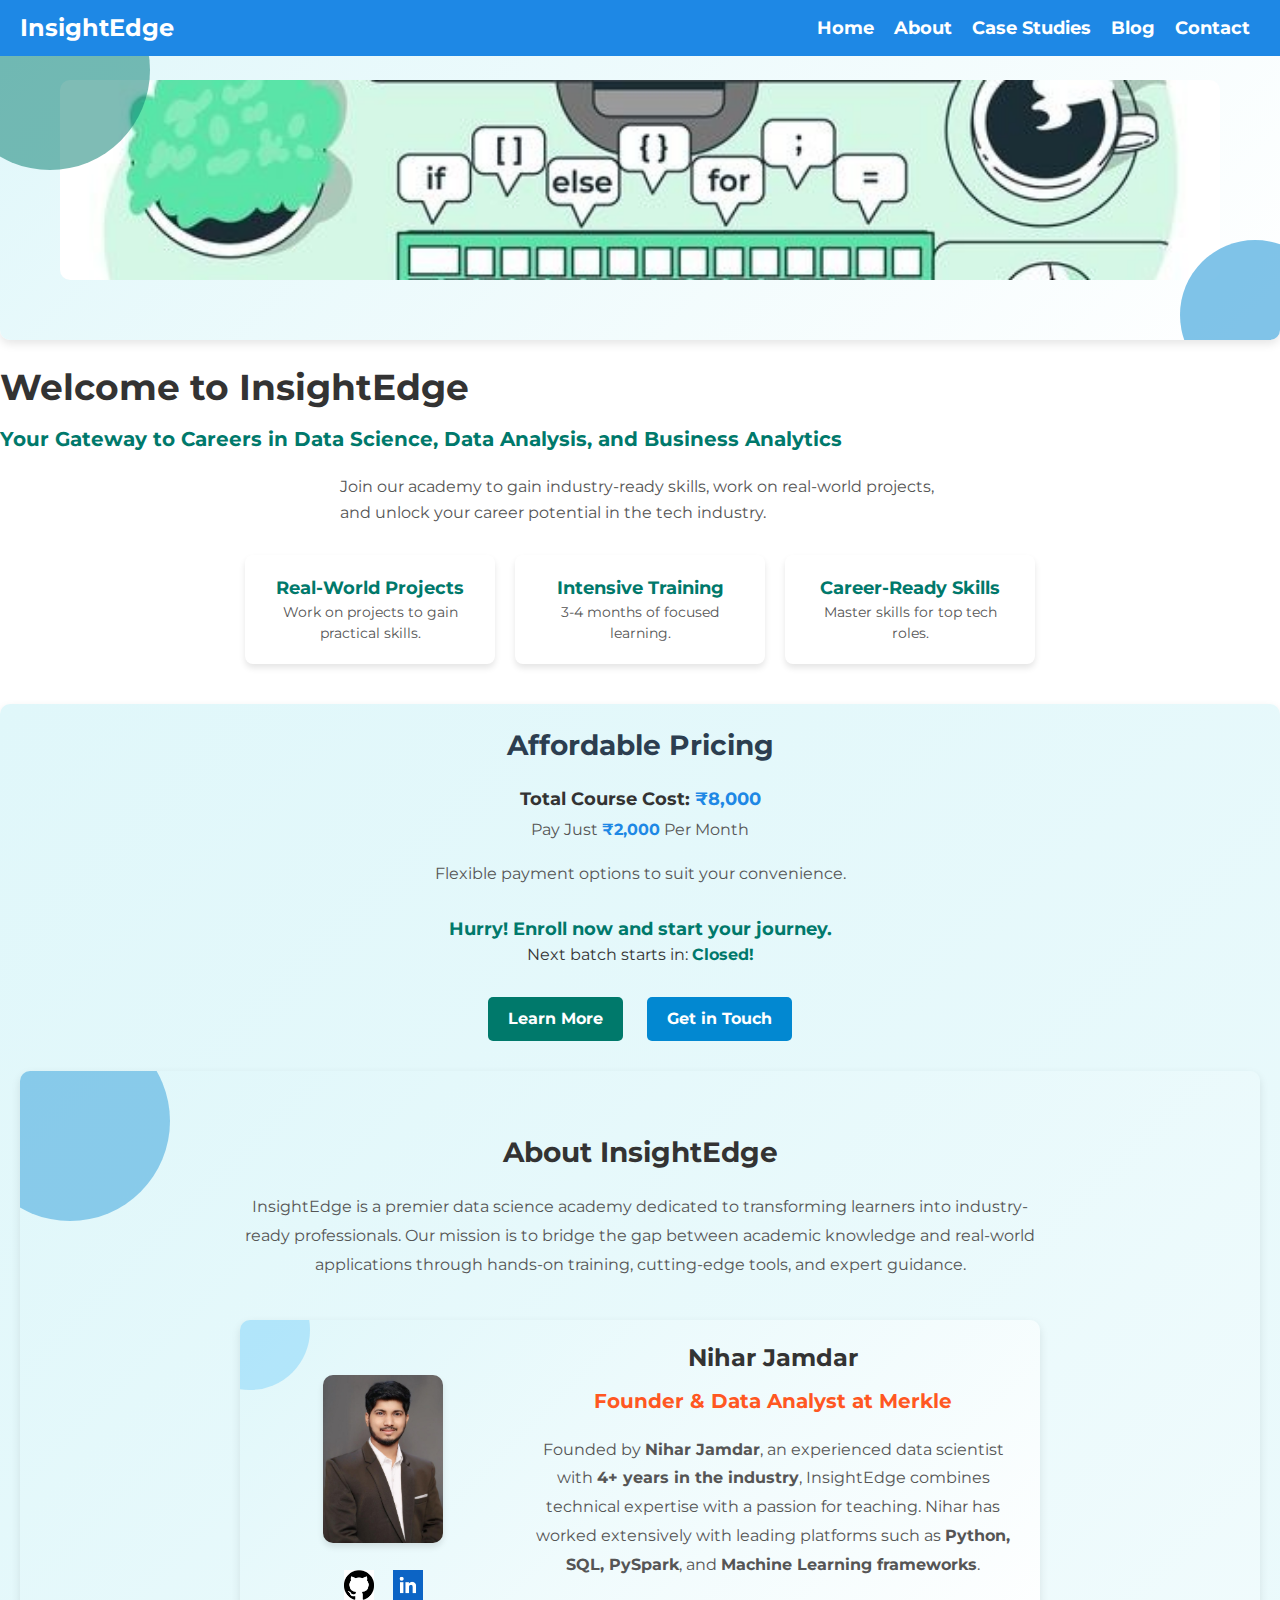
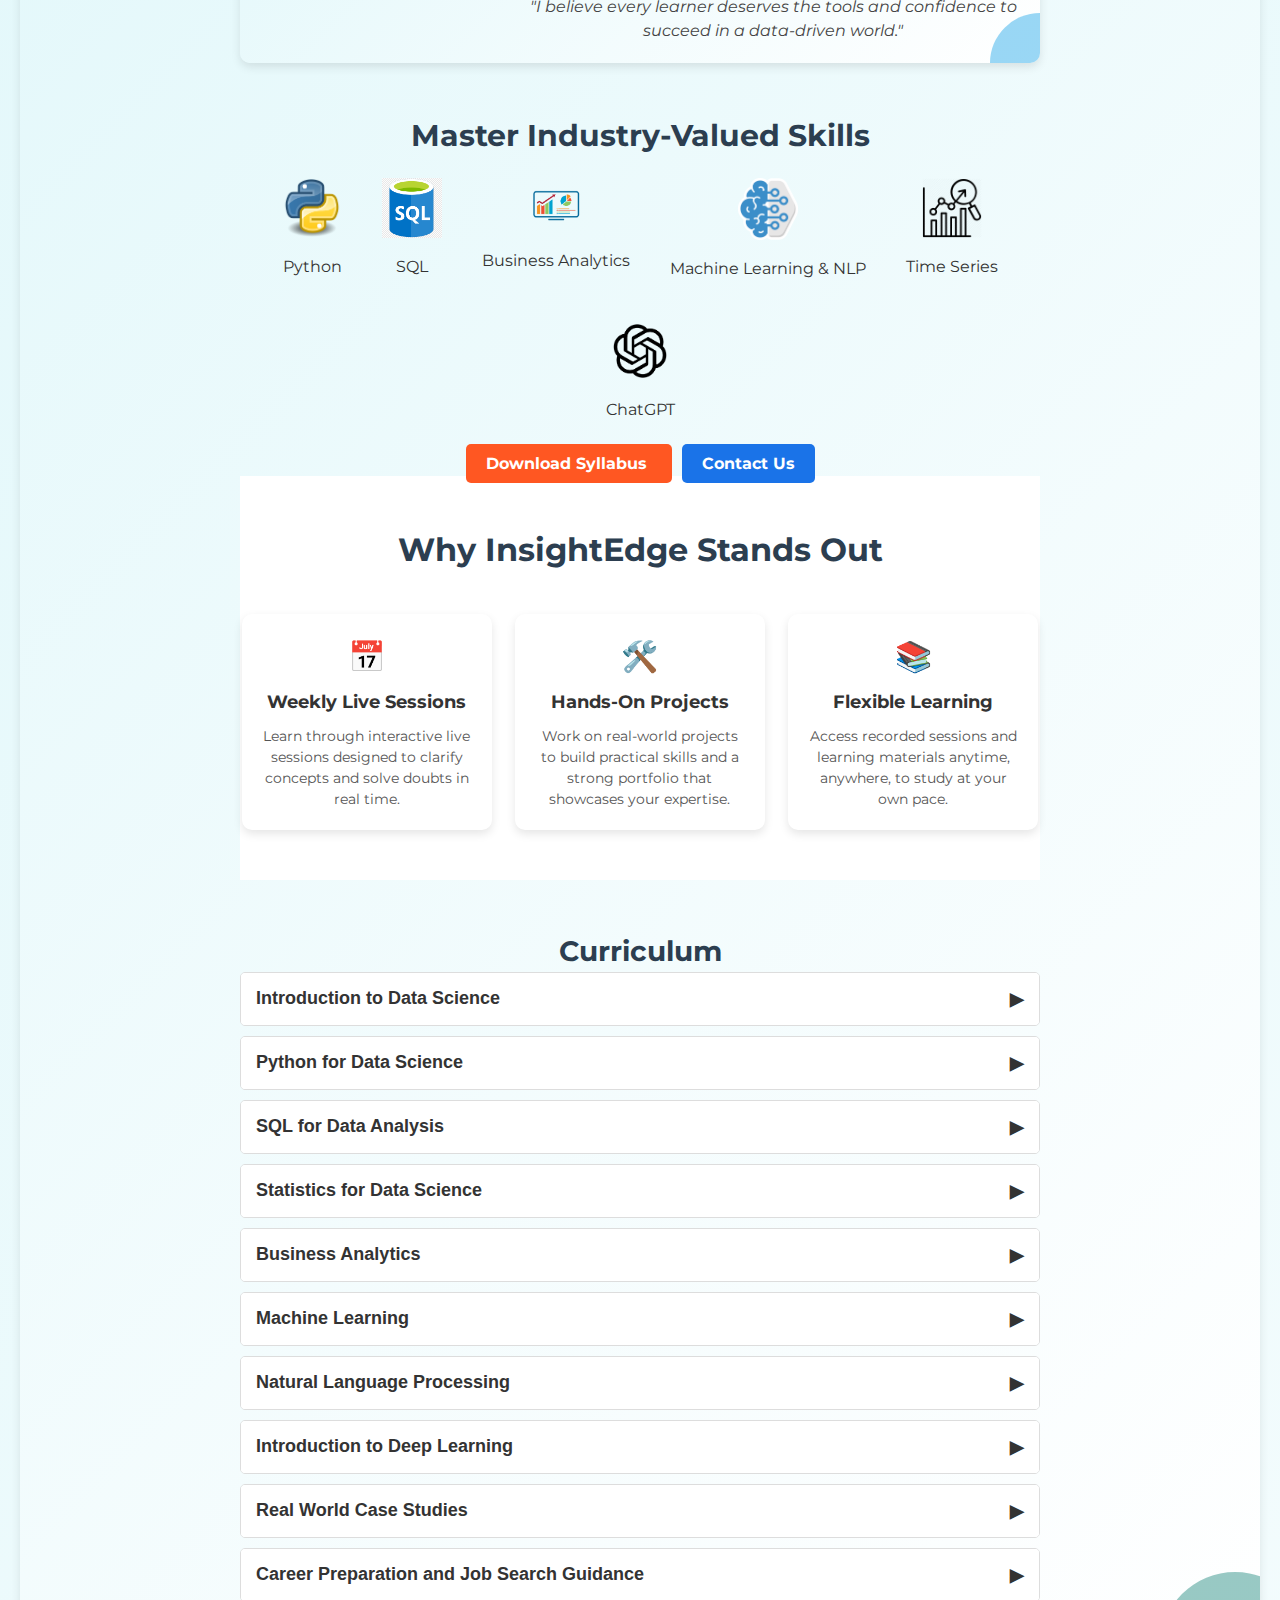
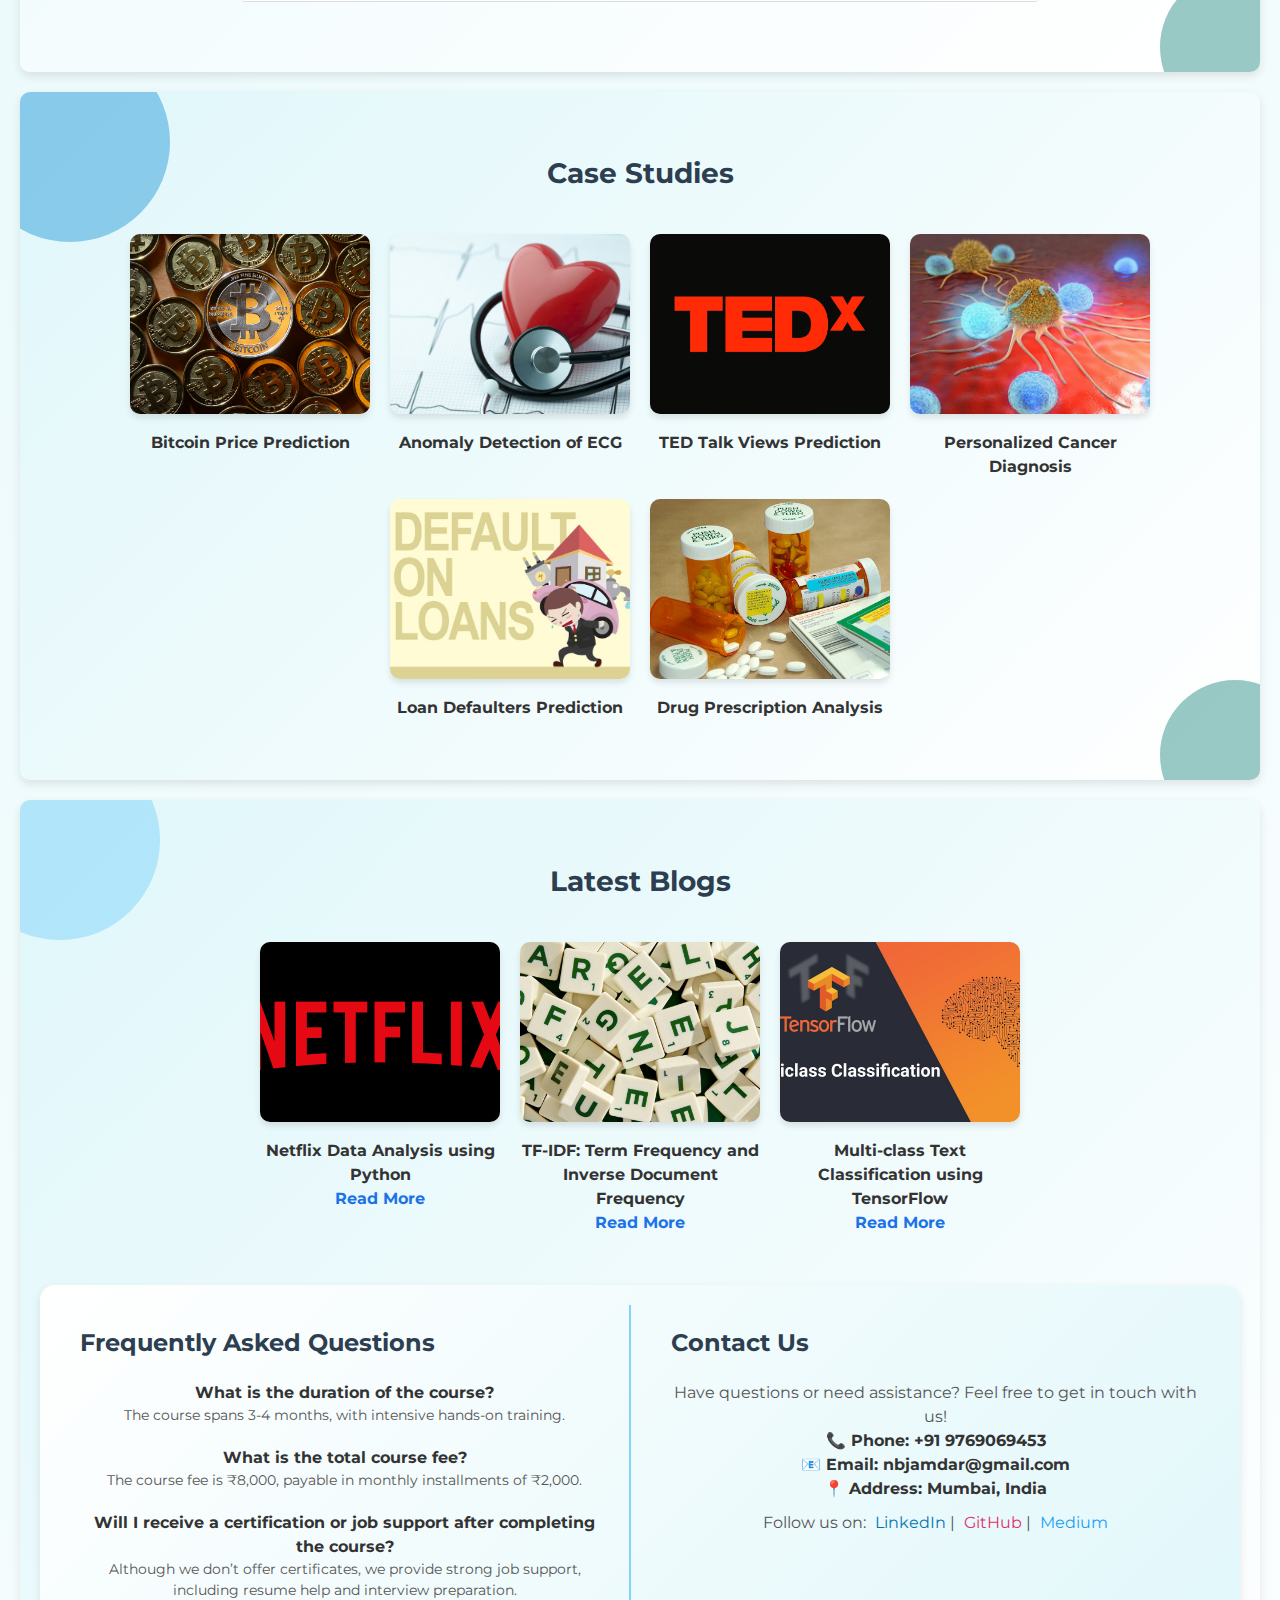
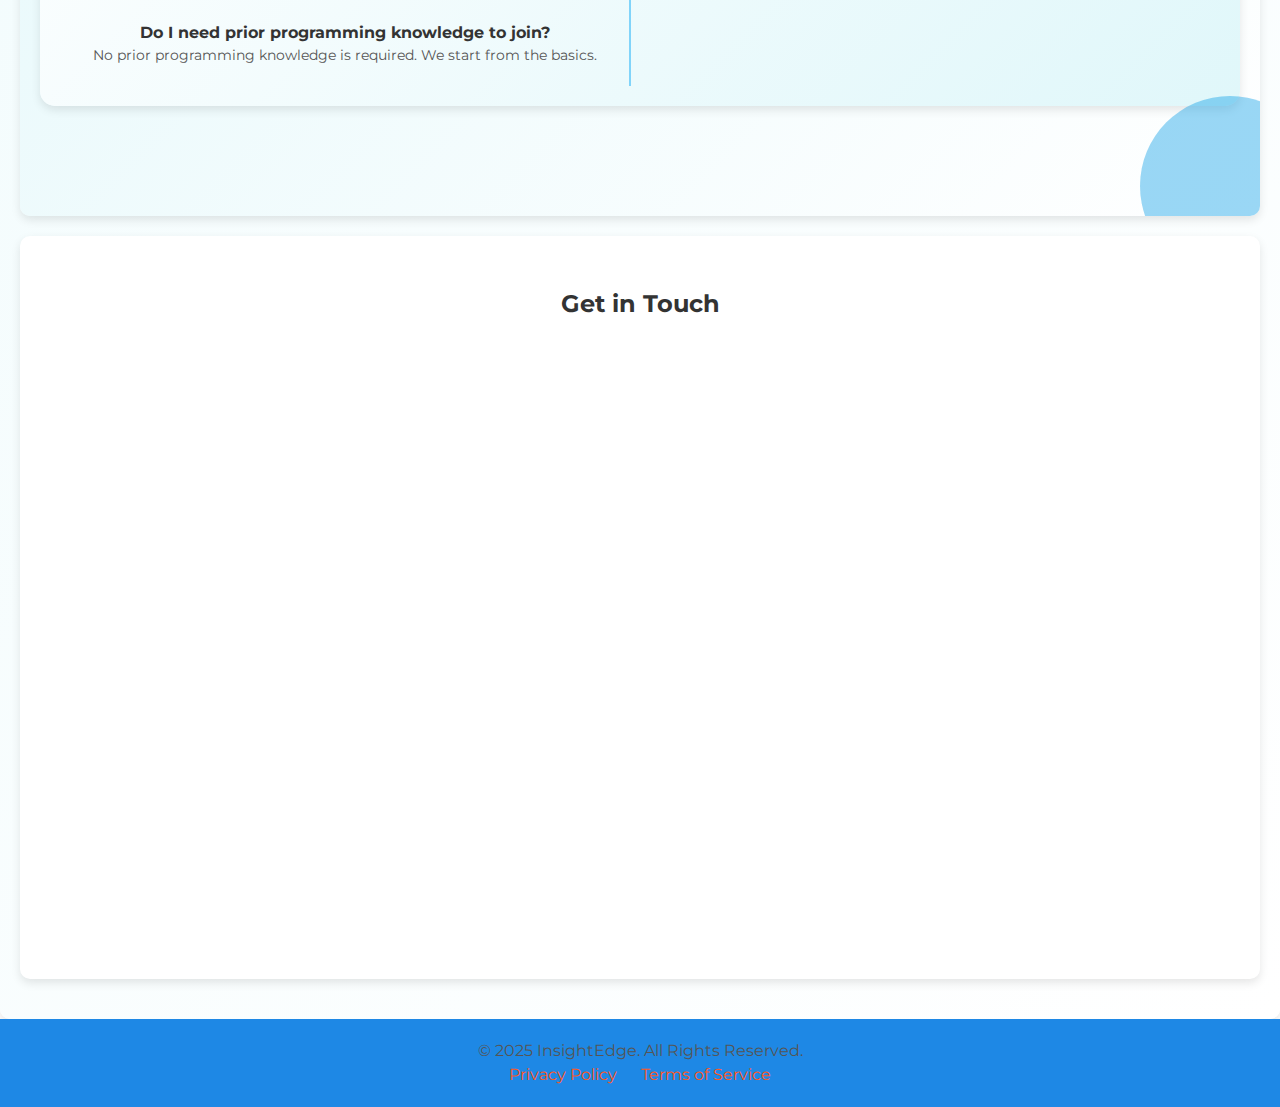
==== index.html @ 992a3d54 "Update index.html" ====
<!DOCTYPE html>
<html lang="en">
<head>
    <meta charset="UTF-8">
    <meta name="viewport" content="width=device-width, initial-scale=1.0">
    <meta http-equiv="X-UA-Compatible" content="ie=edge">
    <title>InsightEdge - One Page Website</title>
    <link rel="stylesheet" href="css/style.css" type="text/css">

    <style>
        <div style="position: fixed; top: 20px; right: 20px; z-index: 1000;">
        <label>
            <input type="checkbox" id="darkModeToggle" style="display: none;">
            <span style="cursor: pointer; background: #fff; color: #1E88E5; border-radius: 15px; padding: 5px 15px; font-weight: bold;">🌙 Dark Mode</span>
        </label>
    </div>

    /* General Body Styles */
    body {
        font-family: Arial, sans-serif;
        margin: 0;
        padding: 0;
        overflow-x: hidden;
        background: linear-gradient(135deg, #f3f4f6, #e5e7eb); /* Added gradient background */
    }

    /* Navigation Bar */
    nav {
        background-color: #1E88E5;
        padding: 10px;
        position: fixed;
        width: 100%;
        top: 0;
        z-index: 10;
    }

    nav ul {
        list-style: none;
        margin: 0;
        padding: 0;
        display: flex;
        justify-content: center;
    }

    nav ul li {
        margin: 0 15px;
    }

    nav ul li a {
        color: white;
        text-decoration: none;
        font-size: 18px;
    }

    nav ul li a:hover {
        text-decoration: underline;
    }

    /* Section Styles */
    section {
        padding: 50px 20px; /* Adjusted padding for consistency */
        margin: 20px 0;
        border-radius: 10px;
        background: #fff;
        box-shadow: 0 4px 10px rgba(0, 0, 0, 0.1);
    }

    /* Portfolio and Blog Image Styles */
    .portfolio img, .blog img {
        width: 200px;
        height: auto;
        border-radius: 10px;
        margin: 10px;
        box-shadow: 0 4px 6px rgba(0, 0, 0, 0.1);
    }

    /* Typography */
    h1, h2, h3, h4 {
        color: #333;
    }

    p {
        color: #555;
    }

    /* Call-to-Action Buttons */
    .cta a {
        display: inline-block;
        margin: 10px;
        padding: 10px 20px;
        background: #FF5722;
        color: white;
        text-decoration: none;
        border-radius: 5px;
        font-weight: bold;
        transition: background 0.3s ease, transform 0.3s ease;
    }

    .cta a:hover {
        background: #E64A19;
        transform: scale(1.05); /* Added hover scaling for better interactivity */
    }

    /* Footer */
    footer {
        background: #1E88E5;
        color: white;
        padding: 10px;
        text-align: center;
    }

    /* Features Section */
    .features {
        display: flex;
        justify-content: space-around;
        flex-wrap: wrap;
        gap: 20px;
    }

    .feature {
        background: white;
        padding: 20px;
        border-radius: 10px;
        box-shadow: 0 4px 6px rgba(0, 0, 0, 0.1);
        text-align: center;
        width: 200px; /* Fixed size for consistency */
    }

    .feature img {
        width: 50px;
        margin-bottom: 15px;
    }

    /* Responsive Styles */
    @media (max-width: 768px) {
        .portfolio img, .blog img {
            width: 150px; /* Reduced size for smaller screens */
        }

        .features {
            flex-direction: column;
            align-items: center;
        }

        .feature {
            width: 90%; /* Use full width for smaller devices */
        }
    }
</style>
</head>
<body>
    <!-- Navigation Bar -->
 <style>
    /* General Navigation Bar Styles */
    nav {
        background-color: #1E88E5;
        padding: 10px 20px;
        position: fixed;
        top: 0;
        width: 100%;
        z-index: 1000;
        display: flex;
        justify-content: space-between;
        align-items: center;
        transition: all 0.3s ease-in-out;
    }

    nav ul {
        list-style: none;
        display: flex;
        margin: 0;
        padding: 0;
    }

    nav ul li {
        margin: 0 10px;
    }

    nav ul li a {
        color: white;
        text-decoration: none;
        font-size: 18px;
        font-weight: bold;
    }

    nav ul li a:hover {
        text-decoration: underline;
    }

    /* Mobile Menu Toggle Button */
    .menu-toggle {
        display: none;
        font-size: 24px;
        color: white;
        cursor: pointer;
    }

    /* Mobile Styles */
    @media (max-width: 768px) {
        nav {
            position: relative;
        }

        .menu-toggle {
            display: block;
        }

        nav ul {
            flex-direction: column;
            display: none;
            background-color: #1E88E5;
            width: 100%;
            position: absolute;
            top: 50px;
            left: 0;
        }

        nav ul li {
            text-align: center;
            margin: 10px 0;
        }

        nav ul.show {
            display: flex;
        }
    }
</style>
    
<nav>
    <!-- Logo or Branding -->
    <div class="logo">
    <a href="#" style="color: white; font-size: 24px; font-weight: bold; text-decoration: none;">
        <i class="fas fa-lightbulb" style="color: yellow;"></i> InsightEdge
    </a>
</div>

    <!-- Menu Toggle Button for Mobile -->
    <div class="menu-toggle" onclick="toggleMenu()">☰</div>

    <!-- Navigation Links -->
    <ul>
        <li><a href="#home">Home</a></li>
        <li><a href="#about">About</a></li>
        <li><a href="#portfolio">Case Studies</a></li>
        <li><a href="#blog">Blog</a></li>
        <li><a href="#contact">Contact</a></li>
    </ul>
</nav>

<script>
    // Toggle Menu Functionality
    function toggleMenu() {
        const navMenu = document.querySelector("nav ul");
        navMenu.classList.toggle("show");
    }
</script>


    <!-- Home Section -->
<div id="websiteContent">
 <section id="home" style="padding: 60px; background: linear-gradient(135deg, #e0f7fa, #ffffff); color: #333333; text-align: center; overflow: hidden; position: relative;">
    <!-- Animated Background Circles -->
    <div style="position: absolute; top: -50px; left: -50px; width: 200px; height: 200px; background: #00796b; border-radius: 50%; opacity: 0.5; animation: moveUpDown 6s ease-in-out infinite;"></div>
    <div style="position: absolute; bottom: -50px; right: -50px; width: 150px; height: 150px; background: #0288d1; border-radius: 50%; opacity: 0.5; animation: moveLeftRight 8s ease-in-out infinite;"></div>

    <!-- Logo/Image -->
    <!-- Replace circular image with a hero/banner -->
<!-- Enhanced Hero Banner -->
<!-- Hero Banner Section -->
<div style="width: 100%; height: 200px; background: url('images/h11.jpg') center/cover no-repeat; display: flex; justify-content: center; align-items: center; border-radius: 10px;">

</div>


</div>
    <!-- Title and Tagline -->
    <h1 style="font-size: 36px; font-weight: bold; margin-bottom: 10px; animation: slideInFromTop 2s ease-in-out;">Welcome to InsightEdge</h1>
    <p style="font-size: 20px; font-weight: bold; color: #00796b; margin-bottom: 20px; animation: fadeIn 2s ease-in-out;">Your Gateway to Careers in Data Science, Data Analysis, and Business Analytics</p>
    <p style="font-size: 16px; line-height: 1.6; max-width: 600px; margin: 0 auto; animation: slideInFromBottom 2s ease-in-out;">
        Join our academy to gain industry-ready skills, work on real-world projects, and unlock your career potential in the tech industry.
    </p>

    <!-- Value Proposition Section -->
    <div style="display: flex; justify-content: center; gap: 20px; flex-wrap: wrap; margin-top: 30px;">
        <div style="background-color: #ffffff; color: #333333; padding: 20px; border-radius: 8px; width: 250px; text-align: center; box-shadow: 0 4px 6px rgba(0, 0, 0, 0.1); animation: bounce 2s infinite;">
            <h3 style="font-size: 18px; color: #00796b;">Real-World Projects</h3>
            <p style="font-size: 14px;">Work on projects to gain practical skills.</p>
        </div>
        <div style="background-color: #ffffff; color: #333333; padding: 20px; border-radius: 8px; width: 250px; text-align: center; box-shadow: 0 4px 6px rgba(0, 0, 0, 0.1); animation: bounce 2s 0.5s infinite;">
            <h3 style="font-size: 18px; color: #00796b;">Intensive Training</h3>
            <p style="font-size: 14px;">3-4 months of focused learning.</p>
        </div>
        <div style="background-color: #ffffff; color: #333333; padding: 20px; border-radius: 8px; width: 250px; text-align: center; box-shadow: 0 4px 6px rgba(0, 0, 0, 0.1); animation: bounce 2s 1s infinite;">
            <h3 style="font-size: 18px; color: #00796b;">Career-Ready Skills</h3>
            <p style="font-size: 14px;">Master skills for top tech roles.</p>
        </div>
    </div>

    <!-- Course Pricing Section -->
    <div style="margin-top: 40px; padding: 20px; background: linear-gradient(135deg, #e0f7fa, #ffffff); border-radius: 10px; box-shadow: 0 4px 10px rgba(0, 0, 0, 0.1); text-align: center;">
            <h2 style="font-size: 28px; font-weight: bold; color: #2c3e50; margin-bottom: 20px;">Affordable Pricing</h2>
            <p style="font-size: 18px; font-weight: bold; color: #333; margin-bottom: 5px;">Total Course Cost: <span style="color: #1E88E5;">₹8,000</span></p>
            <p style="font-size: 16px; color: #555; margin-bottom: 20px;">Pay Just <span style="color: #1E88E5; font-weight: bold;">₹2,000</span> Per Month</p>
            <p style="font-size: 16px; color: #555; margin-bottom: 30px;">Flexible payment options to suit your convenience.</p>

    <!-- Countdown Timer -->
    <div style="margin-top: 30px;">
        <p style="font-size: 18px; font-weight: bold; color: #00796b;">
            Hurry! Enroll now and start your journey.
        </p>
        <p style="font-size: 16px; color: #333333;">
            Next batch starts in: <span id="timer" style="font-weight: bold; color: #00796b;"></span>
        </p>
    </div>

    <!-- Call-to-Actions -->
    <div class="cta" style="margin-top: 20px;">
        <a href="#about" style="padding: 10px 20px; background: #00796b; color: white; text-decoration: none; border-radius: 5px; font-weight: bold; margin-right: 10px; animation: pulse 2s infinite;">Learn More</a>
        <a href="#contact" style="padding: 10px 20px; background: #0288d1; color: white; text-decoration: none; border-radius: 5px; font-weight: bold; animation: pulse 2s infinite;">Get in Touch</a>
    </div>
</section>

<script>
    // Countdown Timer Script
    function countdown() {
        const deadline = new Date("2025-02-16T00:00:00").getTime();
        const now = new Date().getTime();
        const diff = deadline - now;

        if (diff <= 0) {
            document.getElementById("timer").innerHTML = "Closed!";
        } else {
            const days = Math.floor(diff / (1000 * 60 * 60 * 24));
            const hours = Math.floor((diff % (1000 * 60 * 60 * 24)) / (1000 * 60 * 60));
            const minutes = Math.floor((diff % (1000 * 60 * 60)) / (1000 * 60));
            const seconds = Math.floor((diff % (1000 * 60)) / 1000);
            document.getElementById("timer").innerHTML = `${days}d ${hours}h ${minutes}m ${seconds}s`;
        }
    }
    setInterval(countdown, 1000);
</script>

<style>
    @keyframes moveUpDown {
        0%, 100% {
            transform: translateY(0);
        }
        50% {
            transform: translateY(20px);
        }
    }

    @keyframes moveLeftRight {
        0%, 100% {
            transform: translateX(0);
        }
        50% {
            transform: translateX(20px);
        }
    }

    @keyframes fadeIn {
        from {
            opacity: 0;
        }
        to {
            opacity: 1;
        }
    }

    @keyframes slideInFromTop {
        from {
            transform: translateY(-100px);
            opacity: 0;
        }
        to {
            transform: translateY(0);
            opacity: 1;
        }
    }

    @keyframes slideInFromBottom {
        from {
            transform: translateY(100px);
            opacity: 0;
        }
        to {
            transform: translateY(0);
            opacity: 1;
        }
    }

    @keyframes zoomIn {
        from {
            transform: scale(0.8);
            opacity: 0;
        }
        to {
            transform: scale(1);
            opacity: 1;
        }
    }

    @keyframes bounce {
        0%, 100% {
            transform: translateY(0);
        }
        50% {
            transform: translateY(-10px);
        }
    }

    @keyframes pulse {
        0%, 100% {
            transform: scale(1);
        }
        50% {
            transform: scale(1.05);
        }
    }
</style>

    
   <section id="about" style="padding: 60px 20px; background: linear-gradient(135deg, #e0f7fa, #ffffff); position: relative; overflow: hidden;">
    <!-- Animated Background Circles -->
    <div style="position: absolute; top: -50px; left: -50px; width: 200px; height: 200px; background: #0288d1; border-radius: 50%; opacity: 0.4; animation: moveUpDown 6s ease-in-out infinite;"></div>
    <div style="position: absolute; bottom: -50px; right: -50px; width: 150px; height: 150px; background: #00796b; border-radius: 50%; opacity: 0.4; animation: moveLeftRight 8s ease-in-out infinite;"></div>

    <!-- Centralized Container -->
    <div style="max-width: 800px; margin: 0 auto; text-align: center;">
        <!-- Section Title -->
        <h2 style="font-size: 28px; font-weight: bold; color: #333; margin-bottom: 20px;">About InsightEdge</h2>
        <p style="font-size: 16px; color: #555; line-height: 1.8;">
            InsightEdge is a premier data science academy dedicated to transforming learners into industry-ready professionals. 
            Our mission is to bridge the gap between academic knowledge and real-world applications through hands-on training, 
            cutting-edge tools, and expert guidance.
        </p>

        <!-- Founder Section -->
       <div style="margin-top: 40px; display: flex; align-items: center; gap: 20px; background: linear-gradient(135deg, #e0f7fa, #ffffff); padding: 20px; border-radius: 10px; box-shadow: 0 4px 10px rgba(0, 0, 0, 0.1); position: relative; overflow: hidden;">
    <!-- Animated Background Circles -->
    <div style="position: absolute; top: -50px; left: -50px; width: 120px; height: 120px; background: #81d4fa; border-radius: 50%; opacity: 0.5; animation: moveUpDown 6s ease-in-out infinite;"></div>
    <div style="position: absolute; bottom: -50px; right: -50px; width: 100px; height: 100px; background: #039be5; border-radius: 50%; opacity: 0.4; animation: moveLeftRight 8s ease-in-out infinite;"></div>

    <!-- Image Section -->
    <div style="flex: 1; text-align: center; z-index: 1;">
        <img src="images/nihar.jpeg" alt="Nihar Jamdar" 
            style="width: 120px; height: auto; border-radius: 10px; box-shadow: 0 4px 6px rgba(0, 0, 0, 0.1); margin-bottom: 10px;">
        <!-- Social Media Links -->
        <div style="margin-top: 10px;">
            <a href="https://github.com/nihar-max" target="_blank" style="margin-right: 15px; text-decoration: none; color: #555;">
                <img src="images/g.png" alt="GitHub" style="width: 30px; height: 30px;">
            </a>
            <a href="https:https://www.linkedin.com/in/nihar-jamdar/" target="_blank" style="text-decoration: none; color: #555;">
                <img src="images/l.png" alt="LinkedIn" style="width: 30px; height: 30px;">
            </a>

        </div>
    </div>

    <!-- Text Section -->
    <div style="flex: 2; z-index: 1;">
        <h2 style="font-size: 24px; font-weight: bold; margin-bottom: 10px;">Nihar Jamdar</h2>
        <h3 style="font-size: 20px; color: #FF5722; margin-bottom: 20px;">Founder & Data Analyst at Merkle</h3>
        <p style="line-height: 1.8; color: #555;">
            Founded by <strong>Nihar Jamdar</strong>, an experienced data scientist with <strong>4+ years in the industry</strong>, 
            InsightEdge combines technical expertise with a passion for teaching. 
            Nihar has worked extensively with leading platforms such as <strong>Python, SQL, PySpark</strong>, and <strong>Machine Learning frameworks</strong>.
        </p>
        <p style="font-style: italic; color: #444; margin-top: 15px;">
            "I believe every learner deserves the tools and confidence to succeed in a data-driven world."
        </p>
    </div>
</div>

<!-- Add CSS Animations -->
<style>
@keyframes moveUpDown {
    0%, 100% {
        transform: translateY(0);
    }
    50% {
        transform: translateY(20px);
    }
}

@keyframes moveLeftRight {
    0%, 100% {
        transform: translateX(0);
    }
    50% {
        transform: translateX(-20px);
    }
}
</style>




        <!-- Master Skills Section -->
        <div style="margin-top: 50px; text-align: center;">
            <h2 style="font-size: 30px; font-weight: bold; color: #2c3e50; margin-bottom: 20px;">Master Industry-Valued Skills</h2>
            <div style="display: flex; justify-content: center; gap: 40px; flex-wrap: wrap;">
                <div style="text-align: center;">
                    <img src="images/python.png" alt="Python" style="width: 60px; margin-bottom: 10px;">
                    <p style="font-size: 16px; color: #333;">Python</p>
                </div>
                <div style="text-align: center;">
                    <img src="images/sql.png" alt="SQL" style="width: 60px; margin-bottom: 10px;">
                    <p style="font-size: 16px; color: #333;">SQL</p>
                </div>
                <div style="text-align: center;">
                    <img src="images/bia.png" alt="Business Analytics" style="width: 60px; margin-bottom: 10px;">
                    <p style="font-size: 16px; color: #333;">Business Analytics</p>
                </div>
                <div style="text-align: center;">
                    <img src="images/MLL.png" alt="Machine Learning" style="width: 60px; margin-bottom: 10px;">
                    <p style="font-size: 16px; color: #333;">Machine Learning & NLP</p>
                </div>
                <div style="text-align: center;">
                    <img src="images/bd.png" alt="Time Series" style="width: 60px; margin-bottom: 10px;">
                    <p style="font-size: 16px; color: #333;">Time Series</p>
                </div>
                <div style="text-align: center;">
                    <img src="images/chat.png" alt="ChatGPT" style="width: 60px; margin-bottom: 10px;">
                    <p style="font-size: 16px; color: #333;">ChatGPT</p>
                </div>
            </div>
        </div>
         <!-- Call-to-Action Buttons -->
        <div style="text-align: center; margin-top: 30px;">
            <a href="https://drive.google.com/file/d/1SfShqvwpOT2xmMe0c9vtORzX2JRrBMG_/view?usp=sharing" target="_blank"
               style="padding: 10px 20px; background: #FF5722; color: #fff; border-radius: 5px; text-decoration: none; font-weight: bold; margin-right: 10px;">
                Download Syllabus
            </a>
            <a href="mailto:nbjamdar@gmail.com" style="padding: 10px 20px; background: #1a73e8; color: #fff; border-radius: 5px; text-decoration: none; font-weight: bold;">
                Contact Us
            </a>
        </div>
<!-- Why InsightEdge Stands Out -->
    <div style="padding: 50px 0; background: #ffffff;">
        <div class="container" style="max-width: 1200px; margin: 0 auto; text-align: center;">
            <h2 style="font-size: 32px; font-weight: bold; color: #2c3e50; margin-bottom: 40px;">
                Why InsightEdge Stands Out
            </h2>
            <div style="display: flex; justify-content: space-around; flex-wrap: wrap; gap: 20px;">
                <div style="background: #fff; border-radius: 10px; padding: 20px; width: 250px; box-shadow: 0 4px 10px rgba(0,0,0,0.1);">
                    <div style="font-size: 30px; color: #FF5722; margin-bottom: 10px;">📅</div>
                    <h3 style="font-size: 18px; font-weight: bold; margin-bottom: 10px;">Weekly Live Sessions</h3>
                    <p style="font-size: 14px; color: #555;">Learn through interactive live sessions designed to clarify concepts and solve doubts in real time.</p>
                </div>
                <div style="background: #fff; border-radius: 10px; padding: 20px; width: 250px; box-shadow: 0 4px 10px rgba(0,0,0,0.1);">
                    <div style="font-size: 30px; color: #FFC107; margin-bottom: 10px;">🛠️</div>
                    <h3 style="font-size: 18px; font-weight: bold; margin-bottom: 10px;">Hands-On Projects</h3>
                    <p style="font-size: 14px; color: #555;">Work on real-world projects to build practical skills and a strong portfolio that showcases your expertise.</p>
                </div>
                <div style="background: #fff; border-radius: 10px; padding: 20px; width: 250px; box-shadow: 0 4px 10px rgba(0,0,0,0.1);">
                    <div style="font-size: 30px; color: #4CAF50; margin-bottom: 10px;">📚</div>
                    <h3 style="font-size: 18px; font-weight: bold; margin-bottom: 10px;">Flexible Learning</h3>
                    <p style="font-size: 14px; color: #555;">Access recorded sessions and learning materials anytime, anywhere, to study at your own pace.</p>
                </div>
            </div>
        </div>
    </div>
    <!-- Curriculum Dropdown Section -->
    <div style="margin-top: 50px; text-align: center;">
        <h2 style="font-size: 28px; font-weight: bold; color: #2c3e50;">Curriculum</h2>
        <div style="max-width: 800px; margin: 0 auto;">
            <!-- Curriculum Dropdowns -->
            <div style="margin-bottom: 10px; border: 1px solid #ddd; border-radius: 5px; overflow: hidden;">
                <button onclick="toggleContent('introDS')" style="width: 100%; padding: 15px; font-size: 18px; background: #fff; text-align: left; border: none; cursor: pointer; font-weight: bold; color: #333;">
                    Introduction to Data Science
                    <span style="float: right;">&#9654;</span>
                </button>
                <div id="introDS" style="display: none; padding: 15px; background-color: #f9f9f9;">
                    <ul style="list-style-type: disc; padding-left: 20px; margin: 0; font-size: 16px; color: #555;">
                        <li>What is Data Science?</li>
                        <li>Real-world Applications</li>
                        <li>Tools and Technologies Overview</li>
                    </ul>
                </div>
            </div>
            <div style="margin-bottom: 10px; border: 1px solid #ddd; border-radius: 5px; overflow: hidden;">
                <button onclick="toggleContent('Python')" style="width: 100%; padding: 15px; font-size: 18px; background: #fff; text-align: left; border: none; cursor: pointer; font-weight: bold; color: #333;">
                    Python for Data Science
                    <span style="float: right;">&#9654;</span>
                </button>
                <div id="Python" style="display: none; padding: 15px; background-color: #f9f9f9;">
                    <ul style="list-style-type: disc; padding-left: 20px; margin: 0; font-size: 16px; color: #555;">
                        <li>Basics and Libraries</li>
                        <li>Data Structures</li>
                        <li>List Comprehension</li>
                        <li>Libraries for Data Science</li>
                    </ul>
                </div>
            </div>
            <div style="margin-bottom: 10px; border: 1px solid #ddd; border-radius: 5px; overflow: hidden;">
                <button onclick="toggleContent('SQL')" style="width: 100%; padding: 15px; font-size: 18px; background: #fff; text-align: left; border: none; cursor: pointer; font-weight: bold; color: #333;">
                    SQL for Data Analysis
                    <span style="float: right;">&#9654;</span>
                </button>
                <div id="SQL" style="display: none; padding: 15px; background-color: #f9f9f9;">
                    <ul style="list-style-type: disc; padding-left: 20px; margin: 0; font-size: 16px; color: #555;">
                        <li>Introduction to Databases and SQL</li>
                        <li>Basic SQL Commands: SELECT, WHERE, GROUP BY, ORDER BY</li>
                        <li>Joins: INNER, LEFT, RIGHT, and FULL Joins</li>
                        <li>Subqueries and Common Table Expressions (CTEs)</li>
                        <li>Aggregations, Window Functions, and Views</li>
                        <li>Hands-on Practice with a Sample Database</li>
                    </ul>
                </div>
            </div>
            <div style="margin-bottom: 10px; border: 1px solid #ddd; border-radius: 5px; overflow: hidden;">
                <button onclick="toggleContent('stats')" style="width: 100%; padding: 15px; font-size: 18px; background: #fff; text-align: left; border: none; cursor: pointer; font-weight: bold; color: #333;">
                    Statistics for Data Science
                    <span style="float: right;">&#9654;</span>
                </button>
                <div id="stats" style="display: none; padding: 15px; background-color: #f9f9f9;">
                    <ul style="list-style-type: disc; padding-left: 20px; margin: 0; font-size: 16px; color: #555;">
                        <li>Descriptive Statistics</li>
                        <li>Probability Basics</li>
                        <li>Hypothesis Testing</li>
                    </ul>
                </div>
            </div>
            <div style="margin-bottom: 10px; border: 1px solid #ddd; border-radius: 5px; overflow: hidden;">
                <button onclick="toggleContent('bi')" style="width: 100%; padding: 15px; font-size: 18px; background: #fff; text-align: left; border: none; cursor: pointer; font-weight: bold; color: #333;">
                    Business Analytics
                    <span style="float: right;">&#9654;</span>
                </button>
                <div id="bi" style="display: none; padding: 15px; background-color: #f9f9f9;">
                    <ul style="list-style-type: disc; padding-left: 20px; margin: 0; font-size: 16px; color: #555;">
                        <li>Understanding Business Problems</li>
                        <li>Exploratory Data Analysis (EDA)</li>
                        <li>Data Cleaning</li>
                        <li>Feature Engineering & Selection</li>
                    </ul>
                </div>
            </div>
             <div style="margin-bottom: 10px; border: 1px solid #ddd; border-radius: 5px; overflow: hidden;">
                <button onclick="toggleContent('ML')" style="width: 100%; padding: 15px; font-size: 18px; background: #fff; text-align: left; border: none; cursor: pointer; font-weight: bold; color: #333;">
                    Machine Learning
                    <span style="float: right;">&#9654;</span>
                </button>
                <div id="ML" style="display: none; padding: 15px; background-color: #f9f9f9;">
                    <ul style="list-style-type: disc; padding-left: 20px; margin: 0; font-size: 16px; color: #555;">
                        <li>Supervised & Unsupervised Learning</li>
                        <li>Regression & Classification</li>
                        <li>Decision Trees and Random Forest</li>
                        <li>Logistic Regression & Support Vector Machines (SVM)</li>
                        <li>Clustering Algorithms (K-Means, Hierarchical Clustering)</li>
                        <li>Model Evaluation Metrics (Accuracy, Precision, Recall, F1-Score, ROC-AUC)</li>
                        <li>Real World Machine Learning Case Study</li>
                    </ul>
                </div>
            </div>
            <div style="margin-bottom: 10px; border: 1px solid #ddd; border-radius: 5px; overflow: hidden;">
                <button onclick="toggleContent('NLP')" style="width: 100%; padding: 15px; font-size: 18px; background: #fff; text-align: left; border: none; cursor: pointer; font-weight: bold; color: #333;">
                    Natural Language Processing
                    <span style="float: right;">&#9654;</span>
                </button>
                <div id="NLP" style="display: none; padding: 15px; background-color: #f9f9f9;">
                    <ul style="list-style-type: disc; padding-left: 20px; margin: 0; font-size: 16px; color: #555;">
                        <li>Introduction</li>
                        <li>Tokenization</li>
                        <li>Text Preprocessing Techniques</li>
                        <li>Sentiment Analysis</li>
                        <li>Bag-of-Words and TF-IDF</li>
                        <li>Real World NLP Case Study</li>
                    </ul>
                </div>
            </div>
            <div style="margin-bottom: 10px; border: 1px solid #ddd; border-radius: 5px; overflow: hidden;">
                <button onclick="toggleContent('DL')" style="width: 100%; padding: 15px; font-size: 18px; background: #fff; text-align: left; border: none; cursor: pointer; font-weight: bold; color: #333;">
                    Introduction to Deep Learning
                    <span style="float: right;">&#9654;</span>
                </button>
                <div id="DL" style="display: none; padding: 15px; background-color: #f9f9f9;">
                    <ul style="list-style-type: disc; padding-left: 20px; margin: 0; font-size: 16px; color: #555;">
                        <li>Overview of Artificial Neural Networks (ANN)</li>
                        <li>Differences between Machine Learning and Deep Learning</li>
                        <li>Perceptron and Activation Functions</li>
                        <li>Forward Propagation and Backward Propagation</li>
                        <li>Setting up TensorFlow/Keras</li>
                        <li>Convolutional Neural Networks (CNN) Basics</li>
                        <li>Bitcoin Price Prediction Case Study using Tensorflow</li>
                    </ul>
                </div>
            </div>
             <div style="margin-bottom: 10px; border: 1px solid #ddd; border-radius: 5px; overflow: hidden;">
                <button onclick="toggleContent('cs')" style="width: 100%; padding: 15px; font-size: 18px; background: #fff; text-align: left; border: none; cursor: pointer; font-weight: bold; color: #333;">
                    Real World Case Studies
                    <span style="float: right;">&#9654;</span>
                </button>
                <div id="cs" style="display: none; padding: 15px; background-color: #f9f9f9;">
                    <ul style="list-style-type: disc; padding-left: 20px; margin: 0; font-size: 16px; color: #555;">
                        <li>Bitcoin Price Prediction</li>
                        <li>Personalized Cancer Diagnosis</li>
                        <li>TED Talk Views Prediction</li>
                        <li>Lending Club Loan Defaulters</li>
                        <li>Drug Prescription Analysis</li>
                    </ul>
                </div>
            </div>
            <div style="margin-bottom: 10px; border: 1px solid #ddd; border-radius: 5px; overflow: hidden;">
                <button onclick="toggleContent('jb')" style="width: 100%; padding: 15px; font-size: 18px; background: #fff; text-align: left; border: none; cursor: pointer; font-weight: bold; color: #333;">
                    Career Preparation and Job Search Guidance
                    <span style="float: right;">&#9654;</span>
                </button>
                <div id="jb" style="display: none; padding: 15px; background-color: #f9f9f9;">
                    <ul style="list-style-type: disc; padding-left: 20px; margin: 0; font-size: 16px; color: #555;">
                        <li>Resume Building</li>
                        <li>LinkedIn Profile Buildingg</li>
                        <li>Job Search on Naukri & Other Platforms</li>
                        <li>Forward Propagation and Backward Propagation</li>
                        <li>Interview Preparation</li>
                        <li>Training Materials</li>
                    </ul>
                </div>
            </div>
        </div>
    </div>
    <script>
        function toggleContent(id) {
            const element = document.getElementById(id);
            element.style.display = element.style.display === "block" ? "none" : "block";
        }
    </script>
</section>
<style>
    @keyframes moveUpDown {
        0%, 100% {
            transform: translateY(0);
        }
        50% {
            transform: translateY(20px);
        }
    }

    @keyframes moveLeftRight {
        0%, 100% {
            transform: translateX(0);
        }
        50% {
            transform: translateX(20px);
        }
    }

    @keyframes fadeIn {
        from {
            opacity: 0;
        }
        to {
            opacity: 1;
        }
    }

    @keyframes slideInFromBottom {
        from {
            transform: translateY(100px);
            opacity: 0;
        }
        to {
            transform: translateY(0);
            opacity: 1;
        }
    }

    @keyframes bounce {
        0%, 100% {
            transform: translateY(0);
        }
        50% {
            transform: translateY(-10px);
        }
    }

    @keyframes zoomIn {
        from {
            transform: scale(0.8);
            opacity: 0;
        }
        to {
            transform: scale(1);
            opacity: 1;
        }
    }

    @keyframes pulse {
        0%, 100% {
            transform: scale(1);
        }
        50% {
            transform: scale(1.05);
        }
    }
</style>

    <!-- Portfolio Section -->
   <!-- Portfolio Section -->
<!-- Portfolio Section -->
<section id="portfolio" style="padding: 60px 20px; background: linear-gradient(135deg, #e0f7fa, #ffffff); position: relative; overflow: hidden;">
    <!-- Animated Background Circles -->
    <div style="position: absolute; top: -50px; left: -50px; width: 200px; height: 200px; background: #0288d1; border-radius: 50%; opacity: 0.4; animation: moveUpDown 6s ease-in-out infinite;"></div>
    <div style="position: absolute; bottom: -50px; right: -50px; width: 150px; height: 150px; background: #00796b; border-radius: 50%; opacity: 0.4; animation: moveLeftRight 8s ease-in-out infinite;"></div>

    <div style="max-width: 1200px; margin: 0 auto; text-align: center;">
        <h2 style="font-size: 28px; font-weight: bold; color: #2c3e50; margin-bottom: 40px;">Case Studies</h2>
        <div style="display: flex; justify-content: center; gap: 20px; flex-wrap: wrap;">
            <!-- Case Study 1 -->
            <div style="width: 240px; text-align: center;">
                <img src="images/bitcoin.jpg" alt="Bitcoin Price Prediction" style="width: 100%; height: 180px; object-fit: cover; border-radius: 10px; box-shadow: 0 4px 6px rgba(0, 0, 0, 0.1); margin-bottom: 10px;">
                <p style="font-size: 16px; font-weight: bold; color: #333;">Bitcoin Price Prediction</p>
            </div>
            <!-- Case Study 2 -->
            <div style="width: 240px; text-align: center;">
                <img src="images/ECG_IMAGE.jpg" alt="Anomaly Detection of ECG" style="width: 100%; height: 180px; object-fit: cover; border-radius: 10px; box-shadow: 0 4px 6px rgba(0, 0, 0, 0.1); margin-bottom: 10px;">
                <p style="font-size: 16px; font-weight: bold; color: #333;">Anomaly Detection of ECG</p>
            </div>
            <!-- Case Study 3 -->
            <div style="width: 240px; text-align: center;">
                <img src="images/portfolio/TEDx-logo-image.jpg" alt="TED Talk Views Prediction" style="width: 100%; height: 180px; object-fit: cover; border-radius: 10px; box-shadow: 0 4px 6px rgba(0, 0, 0, 0.1); margin-bottom: 10px;">
                <p style="font-size: 16px; font-weight: bold; color: #333;">TED Talk Views Prediction</p>
            </div>
            <!-- Case Study 4 -->
            <div style="width: 240px; text-align: center;">
                <img src="images/cancer.jpg" alt="Personalized Cancer Diagnosis" style="width: 100%; height: 180px; object-fit: cover; border-radius: 10px; box-shadow: 0 4px 6px rgba(0, 0, 0, 0.1); margin-bottom: 10px;">
                <p style="font-size: 16px; font-weight: bold; color: #333;">Personalized Cancer Diagnosis</p>
            </div>
            <!-- Case Study 5 -->
            <div style="width: 240px; text-align: center;">
                <img src="images/portfolio/Default-on-Loans.jpg" alt="Lending Club Loan Defaulters Prediction" style="width: 100%; height: 180px; object-fit: cover; border-radius: 10px; box-shadow: 0 4px 6px rgba(0, 0, 0, 0.1); margin-bottom: 10px;">
                <p style="font-size: 16px; font-weight: bold; color: #333;">Loan Defaulters Prediction</p>
            </div>
            <!-- Case Study 6 -->
            <div style="width: 240px; text-align: center;">
                <img src="images/drug121.jpg" alt="Drug Prescription Analysis" style="width: 100%; height: 180px; object-fit: cover; border-radius: 10px; box-shadow: 0 4px 6px rgba(0, 0, 0, 0.1); margin-bottom: 10px;">
                <p style="font-size: 16px; font-weight: bold; color: #333;">Drug Prescription Analysis</p>
            </div>
        </div>
    </div>
</section>
<style>
    @keyframes moveUpDown {
        0%, 100% {
            transform: translateY(0);
        }
        50% {
            transform: translateY(20px);
        }
    }

    @keyframes moveLeftRight {
        0%, 100% {
            transform: translateX(0);
        }
        50% {
            transform: translateX(20px);
        }
    }

    @keyframes fadeIn {
        from {
            opacity: 0;
        }
        to {
            opacity: 1;
        }
    }

    @keyframes zoomIn {
        from {
            transform: scale(0.8);
            opacity: 0;
        }
        to {
            transform: scale(1);
            opacity: 1;
        }
    }
</style>


   <!-- Blog Section -->
<section id="blog" style="padding: 60px 20px; background: linear-gradient(135deg, #e0f7fa, #ffffff); position: relative; overflow: hidden;">
    <!-- Animated Background Circles -->
    <div style="position: absolute; top: -60px; left: -60px; width: 200px; height: 200px; background: #81d4fa; border-radius: 50%; opacity: 0.5; animation: moveUpDown 6s ease-in-out infinite;"></div>
    <div style="position: absolute; bottom: -60px; right: -60px; width: 180px; height: 180px; background: #039be5; border-radius: 50%; opacity: 0.4; animation: moveLeftRight 8s ease-in-out infinite;"></div>

    <!-- Blog Section -->
    <div style="max-width: 1200px; margin: 0 auto; text-align: center;">
        <h2 style="font-size: 28px; font-weight: bold; color: #2c3e50; margin-bottom: 40px;">Latest Blogs</h2>
        <div style="display: flex; justify-content: center; gap: 20px; flex-wrap: wrap;">
            <!-- Blog 1 -->
            <div style="width: 240px; text-align: center;">
                <img src="images/portfolio/netflix-logo.png" alt="Netflix Data Analysis" style="width: 100%; height: 180px; object-fit: cover; border-radius: 10px; box-shadow: 0 4px 6px rgba(0, 0, 0, 0.1); margin-bottom: 10px;">
                <h4 style="font-size: 16px; color: #333;">Netflix Data Analysis using Python</h4>
                <p><a href="https://niharjamdar.medium.com/netflix-data-analysis-using-python-5ac56dd5cda1" style="color: #1a73e8; text-decoration: none; font-weight: bold;">Read More</a></p>
            </div>
            <!-- Blog 2 -->
            <div style="width: 240px; text-align: center;">
                <img src="images/portfolio/nlp.jpg" alt="TF-IDF" style="width: 100%; height: 180px; object-fit: cover; border-radius: 10px; box-shadow: 0 4px 6px rgba(0, 0, 0, 0.1); margin-bottom: 10px;">
                <h4 style="font-size: 16px; color: #333;">TF-IDF: Term Frequency and Inverse Document Frequency</h4>
                <p><a href="https://niharjamdar.medium.com/tf-idf-term-frequency-and-inverse-document-frequency-56a0289d2fb6" style="color: #1a73e8; text-decoration: none; font-weight: bold;">Read More</a></p>
            </div>
            <!-- Blog 3 -->
            <div style="width: 240px; text-align: center;">
                <img src="images/portfolio/tesnorflow_.jpg" alt="Multi-class Text Classification using TensorFlow" style="width: 100%; height: 180px; object-fit: cover; border-radius: 10px; box-shadow: 0 4px 6px rgba(0, 0, 0, 0.1); margin-bottom: 10px;">
                <h4 style="font-size: 16px; color: #333;">Multi-class Text Classification using TensorFlow</h4>
                <p><a href="https://niharjamdar.medium.com/time-series-analysis-using-arima-and-lstm" style="color: #1a73e8; text-decoration: none; font-weight: bold;">Read More</a></p>
            </div>
           
           
        </div>
    </div>

    <!-- FAQ and Contact Us Section -->
    <div style="display: flex; justify-content: space-between; gap: 20px; margin-top: 50px; max-width: 1200px; margin: 50px auto; padding: 20px; background: linear-gradient(135deg, #ffffff, #e0f7fa); border-radius: 15px; box-shadow: 0 4px 10px rgba(0, 0, 0, 0.1);">
        <!-- FAQ Section -->
        <div style="flex: 1; padding: 20px; border-right: 2px solid #81d4fa;">
            <h2 style="text-align: left; font-size: 24px; font-weight: bold; margin-bottom: 20px; color: #2c3e50;">Frequently Asked Questions</h2>
            <div style="margin-bottom: 20px;">
                <p style="font-size: 16px; font-weight: bold; color: #333;">What is the duration of the course?</p>
                <p style="font-size: 14px; color: #555;">The course spans 3-4 months, with intensive hands-on training.</p>
            </div>
            <div style="margin-bottom: 20px;">
                <p style="font-size: 16px; font-weight: bold; color: #333;">What is the total course fee?</p>
                <p style="font-size: 14px; color: #555;">The course fee is ₹8,000, payable in monthly installments of ₹2,000.</p>
            </div>
            <div style="margin-bottom: 20px;">
                <p style="font-size: 16px; font-weight: bold; color: #333;">Will I receive a certification or job support after completing the course?</p>
                <p style="font-size: 14px; color: #555;">Although we don’t offer certificates, we provide strong job support, including resume help and interview preparation.</p>
            </div>
            <div>
                <p style="font-size: 16px; font-weight: bold; color: #333;">Do I need prior programming knowledge to join?</p>
                <p style="font-size: 14px; color: #555;">No prior programming knowledge is required. We start from the basics.</p>
            </div>
        </div>

        <!-- Contact Us Section -->
        <div style="flex: 1; padding: 20px;">
            <h2 style="text-align: left; font-size: 24px; font-weight: bold; margin-bottom: 20px; color: #2c3e50;">Contact Us</h2>
            <p style="font-size: 16px; color: #555;">Have questions or need assistance? Feel free to get in touch with us!</p>
            <p style="font-size: 16px; color: #333; font-weight: bold;">📞 Phone: +91 9769069453</p>
            <p style="font-size: 16px; color: #333; font-weight: bold;">📧 Email: nbjamdar@gmail.com</p>
            <p style="font-size: 16px; color: #333; font-weight: bold;">📍 Address: Mumbai, India</p>
            <p style="font-size: 16px; margin-top: 10px;">
            Follow us on:
            <a href="https://www.linkedin.com/in/nihar-jamdar/" target="_blank" style="color: #0077b5; text-decoration: none; margin-left: 5px;">LinkedIn</a> |
            <a href="https://github.com/nihar-max" target="_blank" style="color: #e1306c; text-decoration: none; margin-left: 5px;">GitHub</a> |
            <a href="https://niharjamdar.medium.com/" target="_blank" style="color: #1DA1F2; text-decoration: none; margin-left: 5px;">Medium</a>
        </p>
        </div>
    </div>
</section>


<script>
    function toggleAnswer(element) {
        const answer = element.querySelector('p:nth-child(2)');
        answer.style.display = answer.style.display === 'block' ? 'none' : 'block';
    }
</script>

    
</section>
<style>
    @keyframes moveUpDown {
        0%, 100% {
            transform: translateY(0);
        }
        50% {
            transform: translateY(20px);
        }
    }

    @keyframes moveLeftRight {
        0%, 100% {
            transform: translateX(0);
        }
        50% {
            transform: translateX(20px);
        }
    }

    @keyframes fadeIn {
        from {
            opacity: 0;
        }
        to {
            opacity: 1;
        }
    }

    @keyframes zoomIn {
        from {
            transform: scale(0.8);
            opacity: 0;
        }
        to {
            transform: scale(1);
            opacity: 1;
        }
    }
</style>

    <!-- Contact Section -->
    <section id="contact">
        <h2>Get in Touch</h2>
        <iframe src="https://docs.google.com/forms/d/e/1FAIpQLScquiIyJs4PCihol-JZmnb3CdcM0fzaSdeIdO7KlqPSxgeiTg/viewform?usp=sharing" style="width: 100%; height: 600px; border: none;"></iframe>
    </section>
</div>
    <!-- Footer -->
   <footer style="background: #1E88E5; color: #fff; padding: 20px; text-align: center;">
    <p>&copy; 2025 InsightEdge. All Rights Reserved.</p>
    <div>
        <a href="#" style="color: #FF5722; margin: 0 10px; text-decoration: none;">Privacy Policy</a>
        <a href="#" style="color: #FF5722; margin: 0 10px; text-decoration: none;">Terms of Service</a>
    </div>
</footer>

    <!-- Scripts -->
    <script>
        // Smooth scrolling
        document.querySelectorAll('nav a').forEach(anchor => {
            anchor.addEventListener('click', function (e) {
                e.preventDefault();
                document.querySelector(this.getAttribute('href')).scrollIntoView({
                    behavior: 'smooth'
                });
            });
        });
    </script>

 <!-- Script for Dark Mode -->
    <script>
        const toggle = document.getElementById('darkModeToggle');
        const content = document.getElementById('websiteContent');

        // Check local storage for saved theme
        const savedTheme = localStorage.getItem('theme');
        if (savedTheme === 'dark') {
            document.body.style.backgroundColor = '#121212';
            document.body.style.color = '#ffffff';
            toggle.checked = true;
        }

        toggle.addEventListener('change', () => {
            if (toggle.checked) {
                document.body.style.backgroundColor = '#121212';
                document.body.style.color = '#ffffff';
                localStorage.setItem('theme', 'dark');
            } else {
                document.body.style.backgroundColor = '#ffffff';
                document.body.style.color = '#000000';
                localStorage.setItem('theme', 'light');
            }
        });
    </script>
</body>
</html>
---- css/style.css ----
/* Font Awesome Free Icon */
@import url("https://stackpath.bootstrapcdn.com/font-awesome/4.7.0/css/font-awesome.min.css");

/* Google Font */
@import url('https://fonts.googleapis.com/css2?family=Montserrat:wght@400;500;600;700&family=Rubik:wght@500;700;900&display=swap');

/* General Style */
body {
    margin: 0;
    line-height: 1.5;
    font-size: 16px;
    font-family: 'Montserrat', sans-serif;
    font-weight: 400;
}

* {
    margin: 0;
    padding: 0;
    outline: none;
    text-decoration: none;
    box-sizing: border-box;
}

::before,
::after {
    box-sizing: border-box;
}

input,
textarea,
select {
    font-family: 'Montserrat', sans-serif;
}

.section {
    background-color: #f2f2fc;
    min-height: 100vh;
    display: block;
    padding: 0 30px;
    position: fixed;
    left: 270px;
    top: 0;
    right: 0;
    bottom: 0;
    z-index: 0;
    opacity: 1;
    overflow-x: hidden;
    overflow-y: auto;
    -webkit-transition: all 0.3s ease;
    transition: all 0.3s ease;
}

.section.back-section {
    z-index: 1;
}

.section.active {
    z-index: 2;
    opacity: 1;
    -webkit-animation: slideSection 1s ease;
    animation: slideSection 1s ease;
}

@-webkit-keyframes slideSection {
    0% {
        -webkit-transform: translateX(100%);
        transform: translateX(100%);
    }

    100% {
        -webkit-transform: translateX(0%);
        transform: translateX(0%);
    }
}

@keyframes slideSection {
    0% {
        -webkit-transform: translateX(100%);
        transform: translateX(100%);
    }

    100% {
        -webkit-transform: translateX(0%);
        transform: translateX(0%);
    }
}

.section .container {
    padding-top: 60px;
    padding-bottom: 70px;
}

.section-title {
    -ms-flex: 0 0 100%;
    flex: 0 0 100%;
    max-width: 100%;
    margin-bottom: 60px;
}


.section-title h2 {
    font-size: 40px;
    color: #302e4d;
    font-family: 'Rubik', sans-serif;
    font-weight: 700;
    margin: 0;
    position: relative;
}

.section-title h2::before {
    content: '';
    height: 4px;
    width: 50px;
    position: absolute;
    top: 100%;
    left: 0;
}

.section-title h2::after {
    content: '';
    height: 4px;
    width: 25px;
    position: absolute;
    top: 100%;
    left: 0;
    margin-top: 8px;
}

.row {
    display: -ms-flexbox;
    display: flex;
    -ms-flex-wrap: wrap;
    flex-wrap: wrap;
    margin-right: -15px;
    margin-left: -15px;
    position: relative;
}

.padd-15 {
    padding-left: 15px;
    padding-right: 15px;
}

/* .main-content {
    padding-left: 270px;
} */

.container {
    max-width: 1100px;
    width: 100%;
    margin: auto;
}

.shadow-dark {
    -webkit-box-shadow: 0 0 20px rgba(48, 46, 77, 0.15);
    box-shadow: 0 0 20px rgba(48, 46, 77, 0.15);
}

.hidden {
    display: none !important;
}

.btn {
    font-size: 16px;
    font-family: 'Rubik', sans-serif;
    font-weight: 500;
    padding: 12px 35px;
    color: #ffffff;
    border-radius: 40px;
    -webkit-transition: all 0.3s ease;
    transition: all 0.3s ease;
    display: inline-block;
    white-space: nowrap;
    border: none;
    cursor: pointer;
}

.btn:hover {
    -webkit-transform: scale(1.05);
    transform: scale(1.05);
}

/* Preloader */
.preloader {
    background-color: #222222;
    position: fixed;
    left: 0;
    top: 0;
    height: 100%;
    width: 100%;
    z-index: 150;
    display: -ms-flexbox;
    display: flex;
    -ms-flex-align: center;
    align-items: center;
    -ms-flex-pack: center;
    justify-content: center;
    -webkit-transition: all 1s ease;
    transition: all 1s ease;
}

.preloader.opacity-0 {
    opacity: 0;
}

.preloader .loader {
    height: 40px;
    width: 40px;
    border: 4px solid #e3e3e3;
    border-radius: 50%;
    border-top: 4px solid transparent;
    border-bottom: 4px solid transparent;
    -webkit-animation: spin 2s linear infinite;
    animation: spin 2s linear infinite;
}

@-webkit-keyframes spin {
    0% {
        -webkit-transform: rotate(0deg);
        transform: rotate(0deg);
    }

    100% {
        -webkit-transform: rotate(360deg);
        transform: rotate(360deg);
    }

}

@keyframes spin {
    0% {
        -webkit-transform: rotate(0deg);
        transform: rotate(0deg);
    }

    100% {
        -webkit-transform: rotate(360deg);
        transform: rotate(360deg);
    }

}

/* Aside */
.aside {
    width: 270px;
    background-color: #fdf9ff;
    position: fixed;
    height: 100%;
    left: 0;
    top: 0;
    z-index: 11;
    border-right: 1px solid #e8dfec;
    /* padding: 30px; */
    -webkit-transition: all 0.3s ease;
    transition: all 0.3s ease;
    /* overflow-y: auto; */
}

.aside .aside-inner{
    position: absolute;
    left:0;
    top:0;
    width:100%;
    height:100%;
    padding:30px;
    overflow-y:auto;
}

.aside .logo {
    padding: 30px 0;
}

.aside .logo a {
    font-size: 40px;
    color: #302e4d;
    font-family: 'Rubik', sans-serif;
    font-weight: 700;
    text-decoration: none;
    display: inline-block;
    position: relative;
    padding: 0 10px;
    line-height: 50px;
}

.aside .logo a::before {
    content: '';
    height: 20px;
    width: 20px;
    position: absolute;
    top: 0;
    left: 0;
}

.aside .logo a::after {
    content: '';
    height: 20px;
    width: 20px;
    position: absolute;
    bottom: 0;
    right: 0;
}

.aside .nav-toggler {
    height: 40px;
    width: 45px;
    border: 1px solid #d4d4e3;
    cursor: pointer;
    position: fixed;
    left: 300px;
    top: 20px;
    z-index: 11;
    border-radius: 5px;
    background-color: #fdf9ff;
    display: none;
    -ms-flex-align: center;
    align-items: center;
    -ms-flex-pack: center;
    justify-content: center;
    -webkit-transition: all 0.3s ease;
    transition: all 0.3s ease;
}

.aside .nav-toggler span {
    height: 2px;
    width: 18px;
    display: inline-block;
    position: relative;
}

.aside .nav-toggler.open span {
    background-color: transparent;
}

.aside .nav-toggler span::before {
    content: '';
    height: 2px;
    width: 18px;
    position: absolute;
    top: -6px;
    left: 0px;
}

.aside .nav-toggler.open span::before {
    -webkit-transform: rotate(45deg);
    transform: rotate(45deg);
    top: 0px;
}

.aside .nav-toggler span::after {
    content: '';
    height: 2px;
    width: 18px;
    position: absolute;
    top: 6px;
    left: 0px;
}

.aside .nav-toggler.open span::after {
    -webkit-transform: rotate(-45deg);
    transform: rotate(-45deg);
    top: 0px;
}

.aside .nav {
    list-style: none;
    margin: 80px 0;
    padding: 0;
}

.aside .nav li {
    display: block;
}

.aside .nav li a {
    font-size: 16px;
    font-weight: 600;
    color: #302e4d;
    text-decoration: none;
    line-height: 45px;
    display: block;
    border-bottom: 1px solid #e8dfec;
    -webkit-transition: all 0.3s ease;
    transition: all 0.3s ease;
    text-transform: capitalize;
}

.aside .nav li a:not(.active):hover {
    padding-left: 5px;
}

.aside .nav li a .fa {
    margin-right: 5px;
}

.aside .copyright-text {
    font-size: 13px;
    color: #7d7d7d;
}

/* Home */
.home {
    min-height: 100vh;
    display: -ms-flexbox;
    display: flex;
}

.home .intro {
    text-align: center;
}

.home .intro img {
    height: 220px;
    width: 220px;
    border-radius: 70%;
    display: inline-block;
    border: 8px solid #ffffff;
}

.home .intro h1 {
    font-size: 30px;
    color: #302e4d;
    font-family: 'Rubik', sans-serif;
    font-weight: 700;
    margin: 20px 0 5px;
}

.home .intro p {
    font-size: 16px;
    font-weight: 500;
    margin: 0;
    line-height: 22px;
    color: #504e70;
}

.home .intro .social-links {
    margin-top: 35px;
}

.home .intro .social-links a {
    height: 35px;
    width: 35px;
    display: inline-block;
    text-align: center;
    line-height: 35px;
    color: #ffffff;
    margin: 0 4px;
    border-radius: 90%;
    text-decoration: none;
    -webkit-transition: all 0.3s ease;
    transition: all 0.3s ease;
}

.home .intro .social-links a:hover {
    -webkit-transform: scale(1.1);
    transform: scale(1.1);
}

/* About Section */
.about .about-content {
    flex: 0 0 100%;
    -ms-flex: 0 0 100%;
    max-width: 100%;
}

.about .about-content .about-text {
    flex: 0 0 100%;
    -ms-flex: 0 0 100%;
    max-width: 100%;
}

.about .about-content .about-text h2 {
    font-size: 34px;
    margin-bottom: 15px;
    font-weight: 700;
    color: #302e4d;
}
.about .about-content .about-text h3 {
    font-size: 24px;
    font-weight: 700;
    color: #302e4d;
}

.about .about-content .about-text p {
    font-size: 16px;
    line-height: 25px;
    color: #504e70;
    margin: 0;
}

.about .about-content .personal-info {
    flex: 0 0 60%;
    -ms-flex: 0 0 60%;
    max-width: 60%;
    margin-top: 40px;
}

.about .about-content .personal-info .info-item {
    flex: 0 0 50%;
    -ms-flex: 0 0 50%;
    max-width: 50%;
}

.about .about-content .personal-info .info-item p {
    border-bottom: 1px solid #e8dfec;
    font-weight: 600;
    padding: 10px 0;
    font-size: 16px;
    color: #302e4d;
    margin: 0;
}

.about .about-content .personal-info .info-item p span {
    font-weight: 400;
    color: #504e70;
    margin-left: 4px;
    display: inline-block;
}

.about .about-content .personal-info .buttons {
    margin-top: 30px;
}

.about .about-content .personal-info .buttons .btn {
    margin-right: 15px;
    margin-top: 10px;
}

.about .about-content .skills {
    flex: 0 0 40%;
    -ms-flex: 0 0 40%;
    max-width: 40%;
    margin-top: 40px;
}

.about .about-content .skills .skill-item {
    flex: 0 0 100%;
    -ms-flex: 0 0 100%;
    max-width: 100%;
    margin-bottom: 30px;
}

.about .about-content .skills .skill-item h5 {
    line-height: 40px;
    font-weight: 600;
    font-size: 16px;
    color: #302e4d;
    text-transform: capitalize;
    margin: 0;
}

.about .about-content .skills .skill-item .progress {
    background-color: #e3e3e3;
    height: 7px;
    border-radius: 4px;
    width: 100%;
    position: relative;
}

.about .about-content .skills .skill-item .progress-in {
    position: absolute;
    border-radius: 4px;
    left: 0;
    top: 0;
    height: 100%;
}

.about .about-content .skills .skill-item .skill-percent {
    line-height: 40px;
    position: absolute;
    right: 0;
    top: -40px;
    color: #302e4d;
    font-weight: 400;
}

.about .about-content .education {
    flex: 0 0 50%;
    -ms-flex: 0 0 50%;
    max-width: 50%;
    margin-top: 30px;
}

.about .about-content .experience {
    flex: 0 0 50%;
    -ms-flex: 0 0 50%;
    max-width: 50%;
    margin-top: 30px;
}

.about .about-content h3.title {
    font-size: 24px;
    margin-bottom: 30px;
    font-weight: 700;
    color: #302e4d;
}

.about .about-content .timeline-box {
    -ms-flex: 0 0 100%;
    flex: 0 0 100%;
    min-width: 100%;
}

.about .about-content .timeline {
    background-color: #fdf9ff;
    padding: 30px 15px;
    border: 1px solid #d4d4e3;
    border-radius: 10px;
    width: 100%;
    position: relative;
}

.about .about-content .timeline .timeline-item {
    position: relative;
    padding-left: 37px;
    padding-bottom: 50px;
}

.about .about-content .timeline .timeline-item:last-child {
    padding-bottom: 0px;
}

.about .about-content .timeline .timeline-item::before {
    content: '';
    width: 1px;
    position: absolute;
    height: 100%;
    left: 7px;
    top: 0;
}

.about .about-content .timeline .circle-dot {
    position: absolute;
    left: 0;
    top: 0;
    height: 15px;
    width: 15px;
    border-radius: 50%;
}

.about .about-content .timeline .timeline-date {
    font-size: 14px;
    font-weight: 400;
    margin-bottom: 12px;
    color: #504e70;
}

.about .about-content .timeline .timeline-date .fa {
    margin-right: 5px;
}

.about .about-content .timeline .timeline-title {
    font-weight: 700;
    font-size: 18px;
    margin-bottom: 15px;
    text-transform: capitalize;
    color: #302e4d;
}

.about .about-content .timeline .timeline-text {
    font-size: 16px;
    line-height: 25px;
    color: #504e70;
    margin: 0;
}



/* Portfolio Section */
.portfolio.container {
    padding-bottom: 40px;
}

.portfolio .portfolio-filter {
    -ms-flex: 0 0 100%;
    flex: 0 0 100%;
    max-width: 100%;
    text-align: center;
    margin-bottom: 40px;
}

.portfolio .portfolio-filter button {
    border: none;
    background-color: transparent;
    font-size: 18px;
    font-weight: 700;
    text-transform: capitalize;
    margin: 0 10px;
    color: #302e4d;
    cursor: pointer;
    border-bottom: 2px solid transparent;
    white-space: nowrap;
    padding-bottom: 2px;
    -webkit-transition: all 0.3s ease;
    transition: all 0.3s ease;
}

.portfolio .portfolio-item {
    flex: 0 0 33.33%;
    max-width: 33.33%;
    margin-bottom: 30px;
    animation: showItem 0.5s ease;
}

.portfolio .portfolio-item.hide {
    display: none;
}

.portfolio .portfolio-item.show {
    display: block;
    animation: showItem 0.5s ease;
}

@-webkit-keyframes showItem {
    0% {
        -webkit-transform: scale(0.8);
        transform: scale(0.8);
        opacity: 0;
    }

    100% {
        -webkit-transform: scale(1);
        transform: scale(1);
        opacity: 1;
    }
}

@keyframes showItem {
    0% {
        -webkit-transform: scale(0.8);
        transform: scale(0.8);
        opacity: 0;
    }

    100% {
        -webkit-transform: scale(1);
        transform: scale(1);
        opacity: 1;

    }
}

.portfolio .portfolio-item-inner {
    border: 6px solid #fdf9ff;
    border-radius: 10px;
    overflow: hidden;
    cursor: pointer;
    position: relative;
}

.portfolio .portfolio-item-inner .portfolio-img img {
    width: 100%;
    display: block;
}

.portfolio .portfolio-item .portfolio-info {
    position: absolute;
    left: 0;
    top: 0;
    background-color: rgba(0, 0, 0, 0.8);
    height: 100%;
    width: 100%;
    z-index: 1;
    padding: 30px;
    opacity: 0;
    -webkit-transition: all 0.3s ease;
    transition: all 0.3s ease;
}

.portfolio .portfolio-item-inner:hover .portfolio-info {
    opacity: 1;
}

.portfolio .portfolio-item .portfolio-info h4 {
    font-size: 18px;
    font-weight: 700;
    color: #ffffff;
    text-transform: capitalize;
    -webkit-transition: all 0.3s ease;
    transition: all 0.3s ease;
    -webkit-transform: translateX(-20px);
    transform: translateX(-20px);
    opacity: 0;
}

.portfolio .portfolio-item-inner:hover .portfolio-info h4 {
    -webkit-transform: translateX(0px);
    transform: translateX(0px);
    opacity: 1;
}

.portfolio .portfolio-item .portfolio-info .icon {
    height: 40px;
    width: 40px;
    background-color: #ffffff;
    text-align: center;
    border-radius: 50%;
    position: absolute;
    right: 30px;
    bottom: 30px;
    -webkit-transition: all 0.3s ease;
    transition: all 0.3s ease;
    -webkit-transform: translateX(20px);
    transform: translateX(20px);
    opacity: 0;
}

.portfolio .portfolio-item-inner:hover .icon {
    -webkit-transform: translateX(0px);
    transform: translateX(0px);
    opacity: 1;
}

.portfolio .portfolio-item .portfolio-info .icon .fa {
    line-height: 40px;
}

/* Lightbox */
.lightbox {
    position: fixed;
    left: 0;
    top: 0;
    width: 100%;
    height: 100%;
    background: rgba(0, 0, 0, 0.6);
    z-index: 100;
    display: none;
    -ms-flex-align: center;
    align-items: center;
    -ms-flex-pack: center;
    justify-content: center;
    cursor: zoom-out;
    padding: 30px;
}

.lightbox.open {
    display: -ms-flexbox;
    display: flex;
}

.lightbox .lightbox-content img {
    height: auto;
    width: auto;
    max-height: 500px;
    max-width: 100%;
    cursor: pointer;
    display: block;
    padding: 40px 0px 30px;
}

.lightbox .lightbox-content {
    position: relative;
}

.lightbox.open .lightbox-content {
    animation: lightboxImage .5s ease;
}

@-webkit-keyframes lightboxImage {
    0% {
        -webkit-transform: scale(0.8);
        transform: scale(0.8);
    }

    100% {
        -webkit-transform: scale(1);
        transform: scale(1);
    }
}

@keyframes lightboxImage {
    0% {
        -webkit-transform: scale(0.8);
        transform: scale(0.8);
    }

    100% {
        -webkit-transform: scale(1);
        transform: scale(1);
    }
}

.lightbox .lightbox-content .lightbox-close {
    position: absolute;
    height: 40px;
    width: 40px;
    top: 0;
    right: 0;
    font-size: 16px;
    text-align: right;
    color: #ffffff;
    line-height: 40px;
}

.lightbox .lightbox-content .lightbox-caption {
    position: absolute;
    bottom: 0px;
    left: 0;
    width: 100%;
    display: -ms-flexbox;
    display: flex;
    -ms-flex-pack: space-between;
    justify-content: space-between;
    font-size: 16px;
    color: #ffffff;
    font-weight: 400;
    z-index: -1;
}

.lightbox .lightbox-controls .prev-item,
.lightbox .lightbox-controls .next-item {
    position: absolute;
    height: 40px;
    width: 40px;
    background: #ffffff;
    text-align: center;
    border-radius: 50%;
    cursor: pointer;
    top: 50%;
    margin-top: -20px;
    z-index: 110;
    -webkit-transition: all 0.3s ease;
    transition: all 0.3s ease;
}

.lightbox .lightbox-controls .prev-item:hover,
.lightbox .lightbox-controls .next-item:hover {
    -webkit-transform: scale(1.1);
    transform: scale(1.1);
}

.lightbox .lightbox-controls .prev-item:active,
.lightbox .lightbox-controls .next-item:active {
    -webkit-transform: scale(1);
    transform: scale(1);
}

.lightbox .lightbox-controls .prev-item {
    left: 30px;
}

.lightbox .lightbox-controls .next-item {
    right: 30px;
}

.lightbox .lightbox-controls .prev-item .fa,
.lightbox .lightbox-controls .next-item .fa {
    font-size: 32px;
    line-height: 40px;
}

/* Blog Section */
.blog .container {
    padding-bottom: 40px;
}

.blog .blog-item {
    -ms-flex: 0 0 33.33%;
    flex: 0 0 33.33%;
    max-width: 33.33%;
    margin-bottom: 30px;
}

.blog .blog-item-inner {
    border-radius: 10px;
    overflow: hidden;
    border: 1px solid #d4d4e3;
}

.blog .blog-item-inner .blog-img {
    position: relative;
    overflow: hidden;
}

.blog .blog-item-inner .blog-img img {
    width: 100%;
    display: block;
    -webkit-transition: all 0.5s ease;
    transition: all 0.5s ease;
}

.blog .blog-item-inner:hover .blog-img img {
    -webkit-transform: scale(1.1);
    transform: scale(1.1);
}

.blog .blog-item-inner .blog-img .blog-date {
    position: absolute;
    padding: 4px 10px;
    border-radius: 5px;
    color: #ffffff;
    font-weight: 600;
    font-size: 14px;
    left: 15px;
    bottom: 15px;
}

.blog .blog-item-inner .blog-info {
    padding: 30px 15px;
    background-color: #fdf9ff;
}

.blog .blog-item-inner .blog-info .blog-title {
    font-size: 18px;
    font-weight: 700;
    color: #302e4d;
    text-transform: capitalize;
    margin-bottom: 10px;
}

.blog .blog-item-inner .blog-info .blog-description {
    font-size: 16px;
    line-height: 25px;
    color: #504e70;
    font-weight: 400;
    margin-bottom: 15px;

}

.blog .blog-item-inner .blog-info .blog-tags {
    font-size: 14px;
    line-height: 25px;
    color: #504e70;
    font-weight: 400;
    text-transform: capitalize;
}

.blog .blog-item-inner .blog-info .blog-tags a {
    text-decoration: none;
    font-weight: 600;

}

/* Contact Section */
.contact .contact-info-item {
    -ms-flex: 0 0 33.33%;
    flex: 0 0 33.33%;
    max-width: 33.33%;
    text-align: center;
    margin-bottom: 40px;
}

.contact .contact-info-item .icon {
    display: inline-block;
}

.contact .contact-info-item .icon .fa {
    font-size: 40px;

}

.contact .contact-info-item h4 {
    font-size: 18px;
    font-weight: 700;
    color: #302e4d;
    text-transform: capitalize;
    margin: 15px 0 5px;
}

.contact .contact-info-item p {
    font-size: 16px;
    line-height: 25px;
    color: #504e70;
    margin: 0;
    font-weight: 400;
}

.contact .contact-form {
    -ms-flex: 0 0 100%;
    flex: 0 0 100%;
    max-width: 100%;
}

.contact .contact-form .col-6 {
    -ms-flex: 0 0 50%;
    flex: 0 0 50%;
    max-width: 50%;
}

.contact .contact-form .col-12 {
    -ms-flex: 0 0 100%;
    flex: 0 0 100%;
    max-width: 100%;
}

.contact .contact-form .form-item {
    margin-bottom: 30px;
}

.contact .contact-form .form-item .form-control {
    width: 100%;
    height: 50px;
    border-radius: 25px;
    border: 1px solid #d4d4e3;
    padding: 10px 25px;
    font-size: 16px;
    color: #504e70;
    -webkit-transition: all 0.3s ease;
    transition: all 0.3s ease;
}

.contact .contact-form .form-item .form-control:focus {
    -webkit-box-shadow: 0 0 20px rgba(48, 46, 77, 0.15);
    box-shadow: 0 0 20px rgba(48, 46, 77, 0.15);
}

.contact .contact-form .form-item textarea.form-control {
    height: 140px;
}

.contact .contact-form .btn {
    height: 50px;
    padding: 0 50px;
}

/* Dark Body */
body.dark .section {
    background-color: #151515;
}

body.dark .contact .contact-form .form-item .form-control,
body.dark .blog .blog-item-inner .blog-info,
body.dark .service .service-item .service-item-inner,
body.dark .about .timeline,
body.dark .aside {
    background-color: #222222;
}

body.dark .contact .contact-info-item h4,
body.dark .blog .blog-item-inner .blog-info .blog-title,
body.dark .portfolio .portfolio-filter button,
body.dark .service .service-item .service-item-inner h4,
body.dark .about .about-content .timeline .timeline-title,
body.dark .about .about-content h3.title,
body.dark .about .about-content .skills .skill-item h5,
body.dark .about .about-content .personal-info .info-item p,
body.dark .about .about-content .about-text h3,
body.dark .section-title h2,
body.dark .home .intro h1,
body.dark .aside .logo a,
body.dark .aside .nav li a {
    color: #ffffff;
}

body.dark .contact .contact-form .form-item .form-control,
body.dark .contact .contact-info-item p,
body.dark .blog .blog-item-inner .blog-info .blog-tags,
body.dark .blog .blog-item-inner .blog-info .blog-description,
body.dark .service .service-item .service-item-inner p,
body.dark .about .about-content .timeline .timeline-text,
body.dark .about .about-content .timeline .timeline-date,
body.dark .about .about-content .skills .skill-item .skill-percent,
body.dark .about .about-content .personal-info .info-item p span,
body.dark .about .about-content .about-text p,
body.dark .home .intro p {
    color: #e9e9e9;
}

body.dark .aside,
body.dark .contact .contact-form .form-item .form-control,
body.dark .blog .blog-item-inner,
body.dark .portfolio .portfolio-item-inner,
body.dark .service .service-item .service-item-inner,
body.dark .about .timeline,
body.dark .about .about-content .personal-info .info-item p,
body.dark .aside .nav li a {
    border-color: #393939;
}

body.dark .shadow-dark {
    -webkit-box-shadow: none;
    box-shadow: none;
}

/* Responsive */
@media (max-width:1199px) {
    .section .container {
        padding-top: 70px;
    }

    .aside .nav-toggler {
        display: -ms-flexbox;
        display: flex;
        left: 30px;
    }

    .aside .nav-toggler.open {
        left: 300px;
    }

    .aside {
        left: -270px;
    }

    .aside.open {
        left: 0;
    }

    .section {
        left: 0;
    }

    .section.open {
        left: 270px;
    }

    .about .about-content .personal-info .info-item p span {
        display: block;
        margin-left: 0;
    }
}

@media (max-width:991px) {

    .blog .blog-item,
    .portfolio .portfolio-item,
    .service .service-item {
        -ms-flex: 0 0 50%;
        flex: 0 0 50%;
        max-width: 50%;
    }
}

@media (max-width:767px) {

    .contact .contact-form .col-6,
    .blog .blog-item,
    .service .service-item,
    .about .about-content .experience,
    .about .about-content .education,
    .about .about-content .skills,
    .about .about-content .personal-info {
        -ms-flex: 0 0 100%;
        flex: 0 0 100%;
        max-width: 100%;
    }

    .portfolio .portfolio-filter button {
        margin-bottom: 10px;
    }
}

@media (max-width:575px) {

    .contact .contact-info-item,
    .portfolio .portfolio-item {
        -ms-flex: 0 0 100%;
        flex: 0 0 100%;
        max-width: 100%;
    }
}
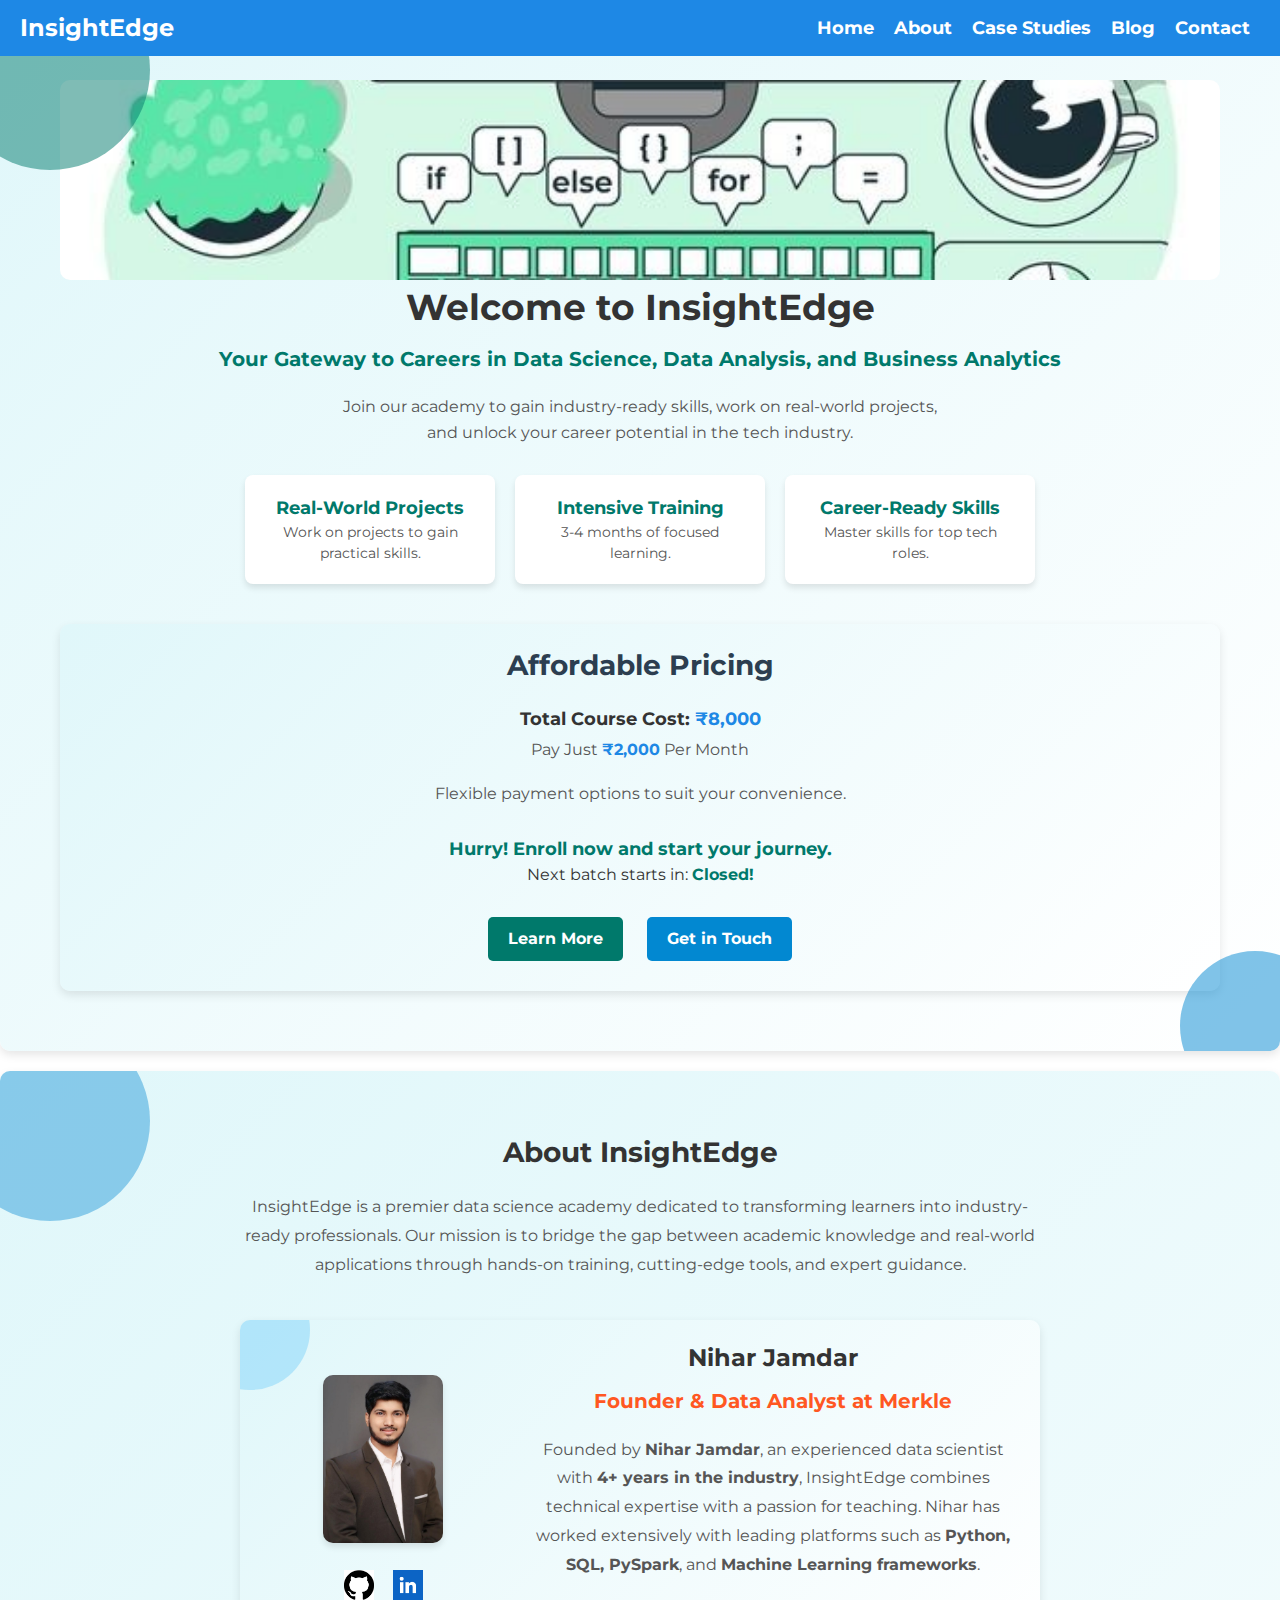
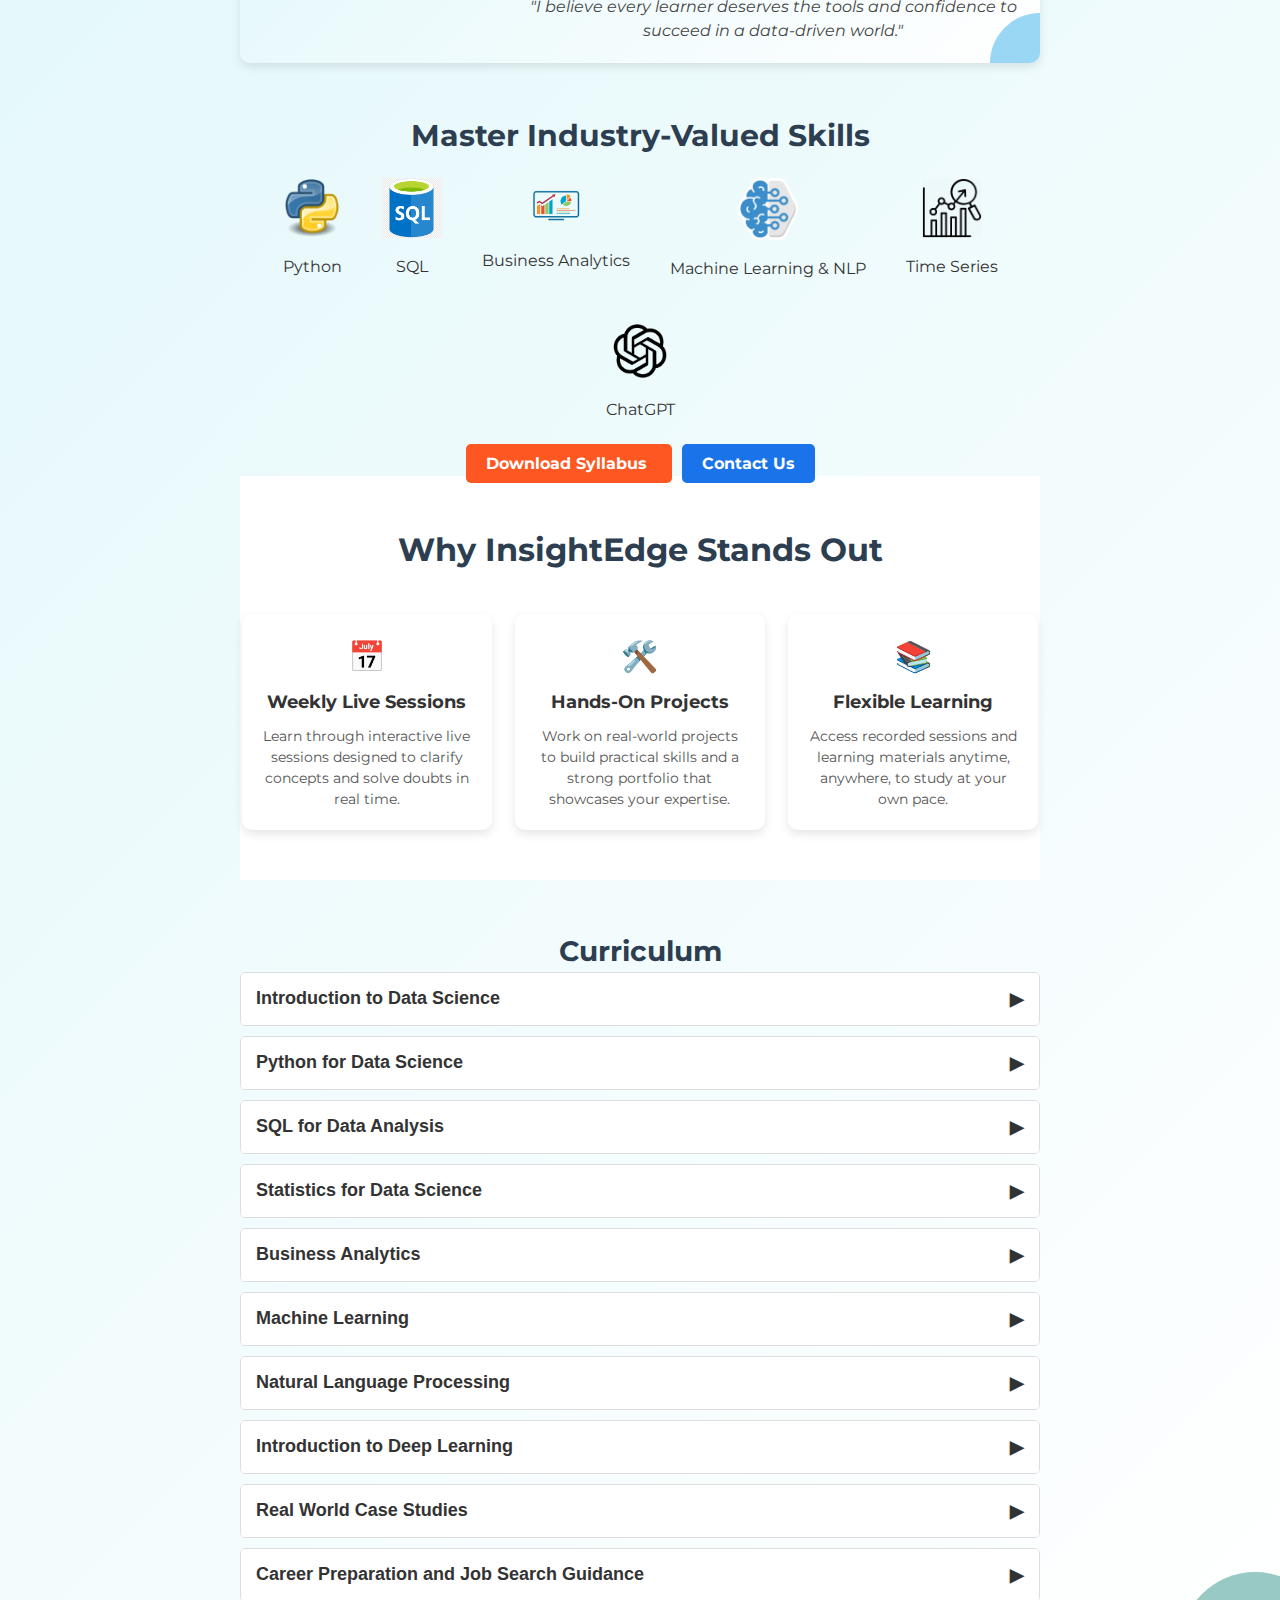
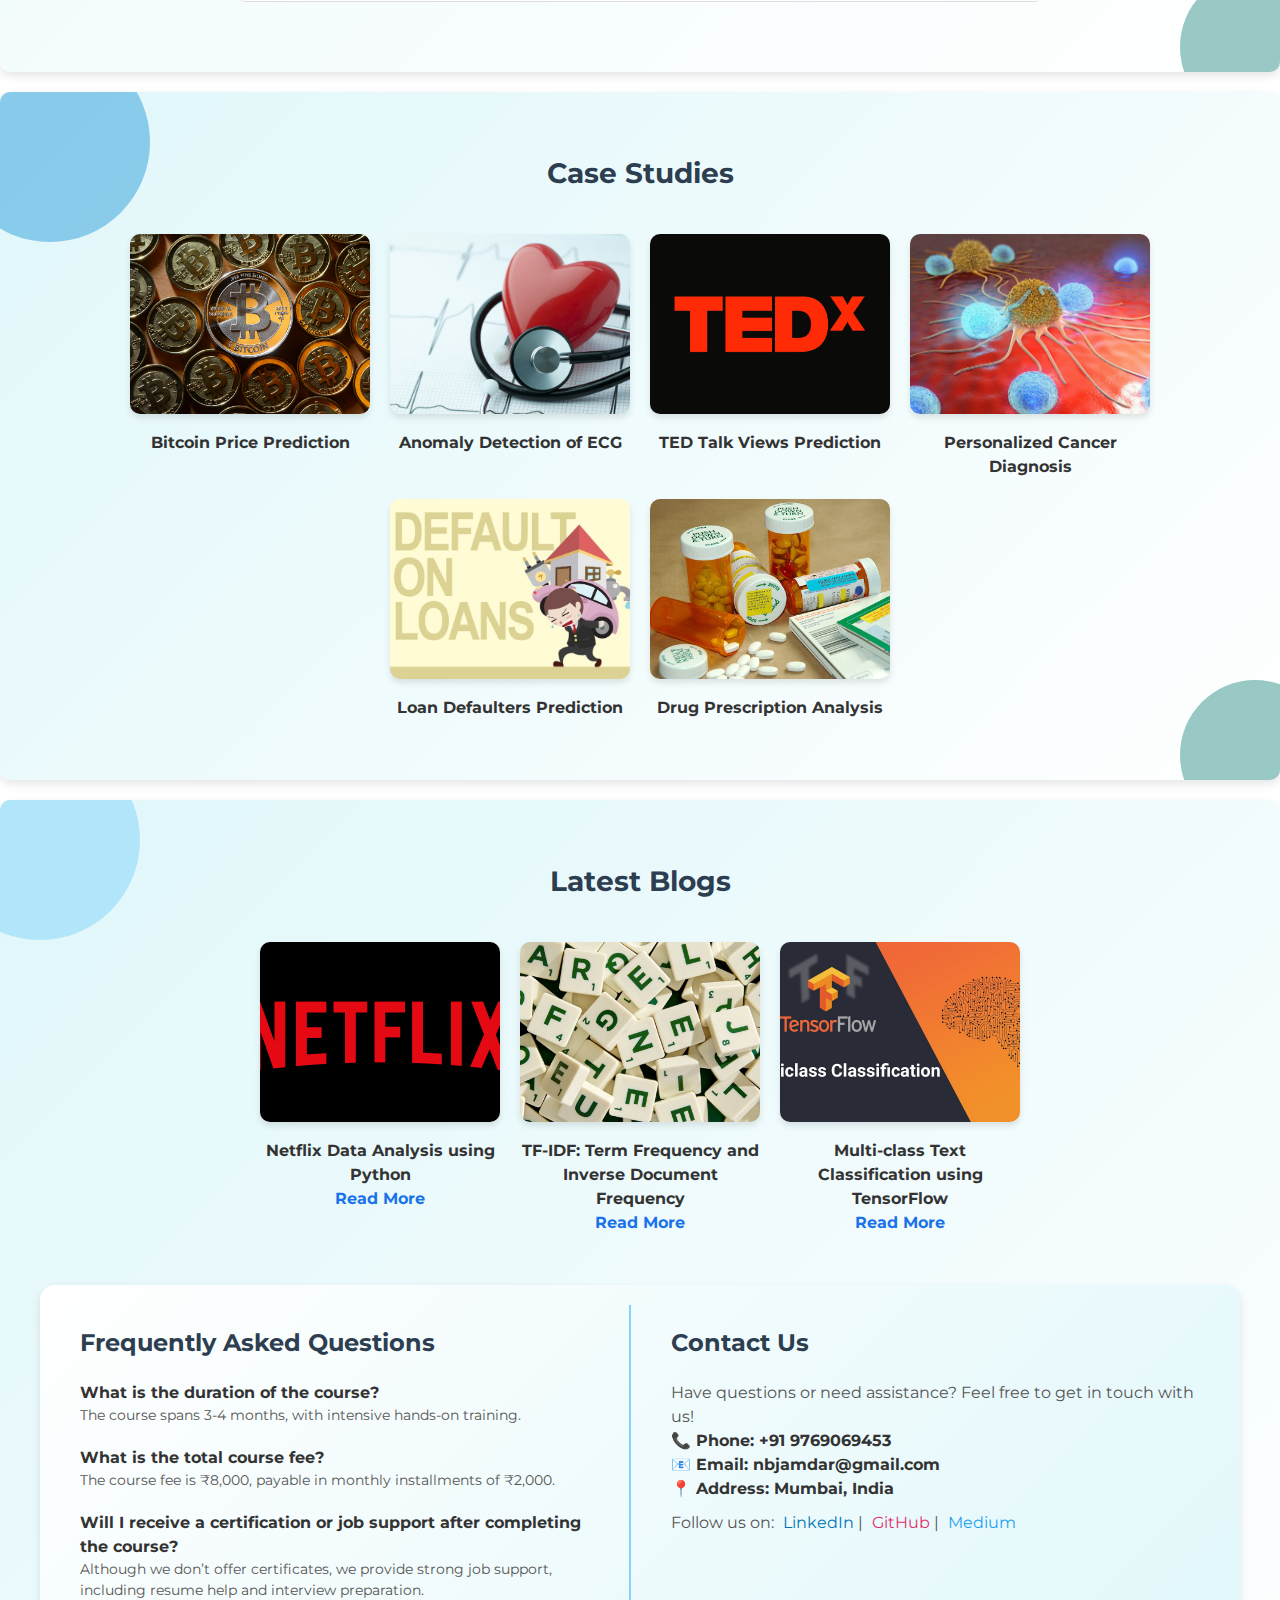
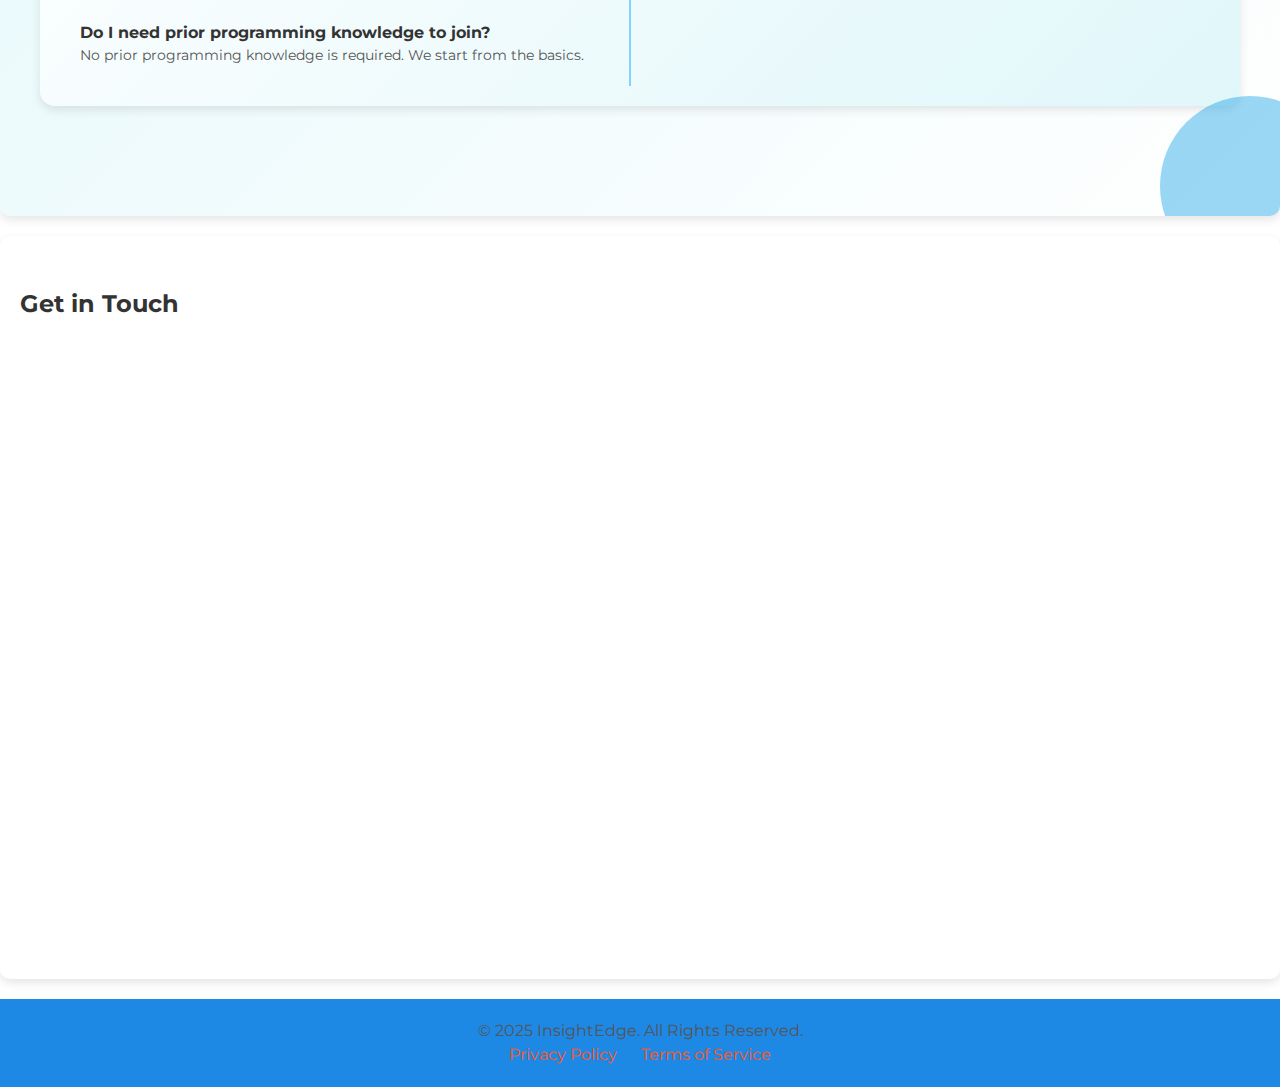
==== commit c02f7359: "Update index.html" ====
--- a/index.html
+++ b/index.html
@@ -270,9 +270,6 @@
 <div style="width: 100%; height: 200px; background: url('images/h11.jpg') center/cover no-repeat; display: flex; justify-content: center; align-items: center; border-radius: 10px;">
 
 </div>
-
-
-</div>
     <!-- Title and Tagline -->
     <h1 style="font-size: 36px; font-weight: bold; margin-bottom: 10px; animation: slideInFromTop 2s ease-in-out;">Welcome to InsightEdge</h1>
     <p style="font-size: 20px; font-weight: bold; color: #00796b; margin-bottom: 20px; animation: fadeIn 2s ease-in-out;">Your Gateway to Careers in Data Science, Data Analysis, and Business Analytics</p>
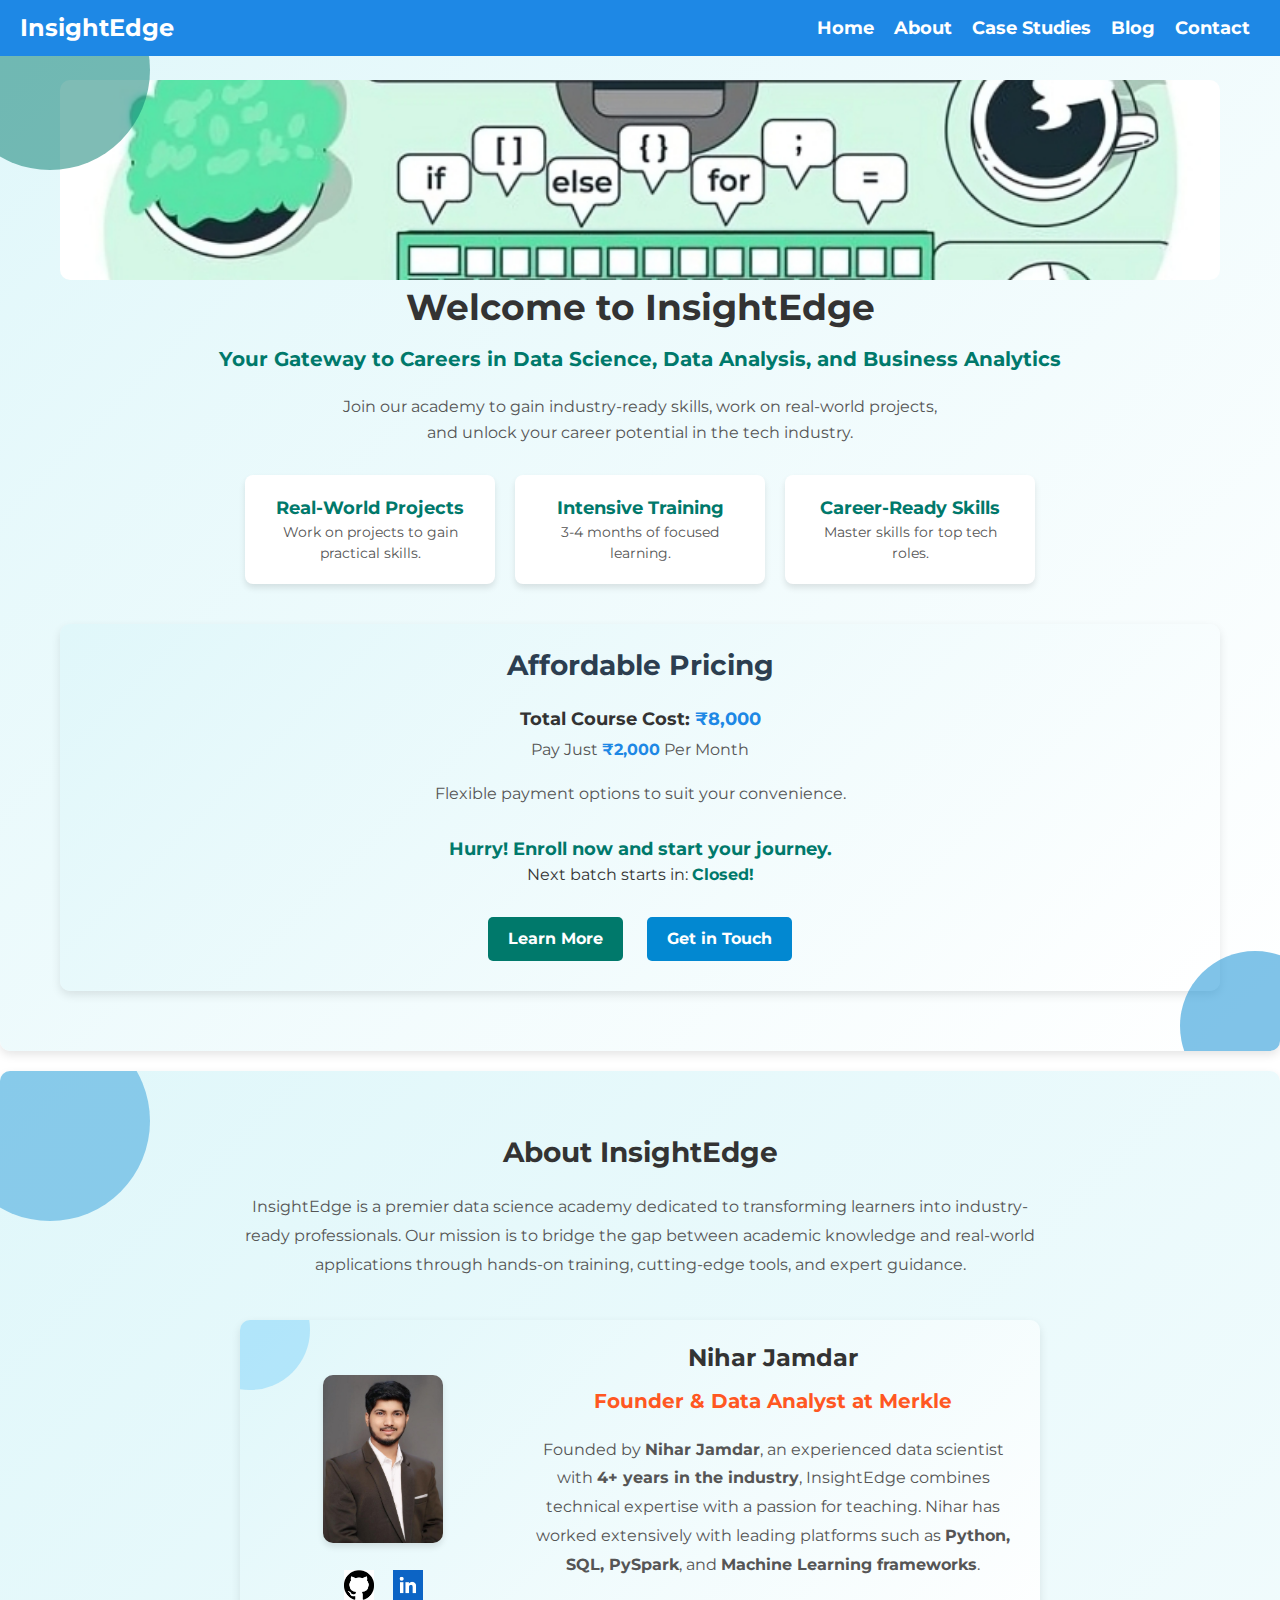
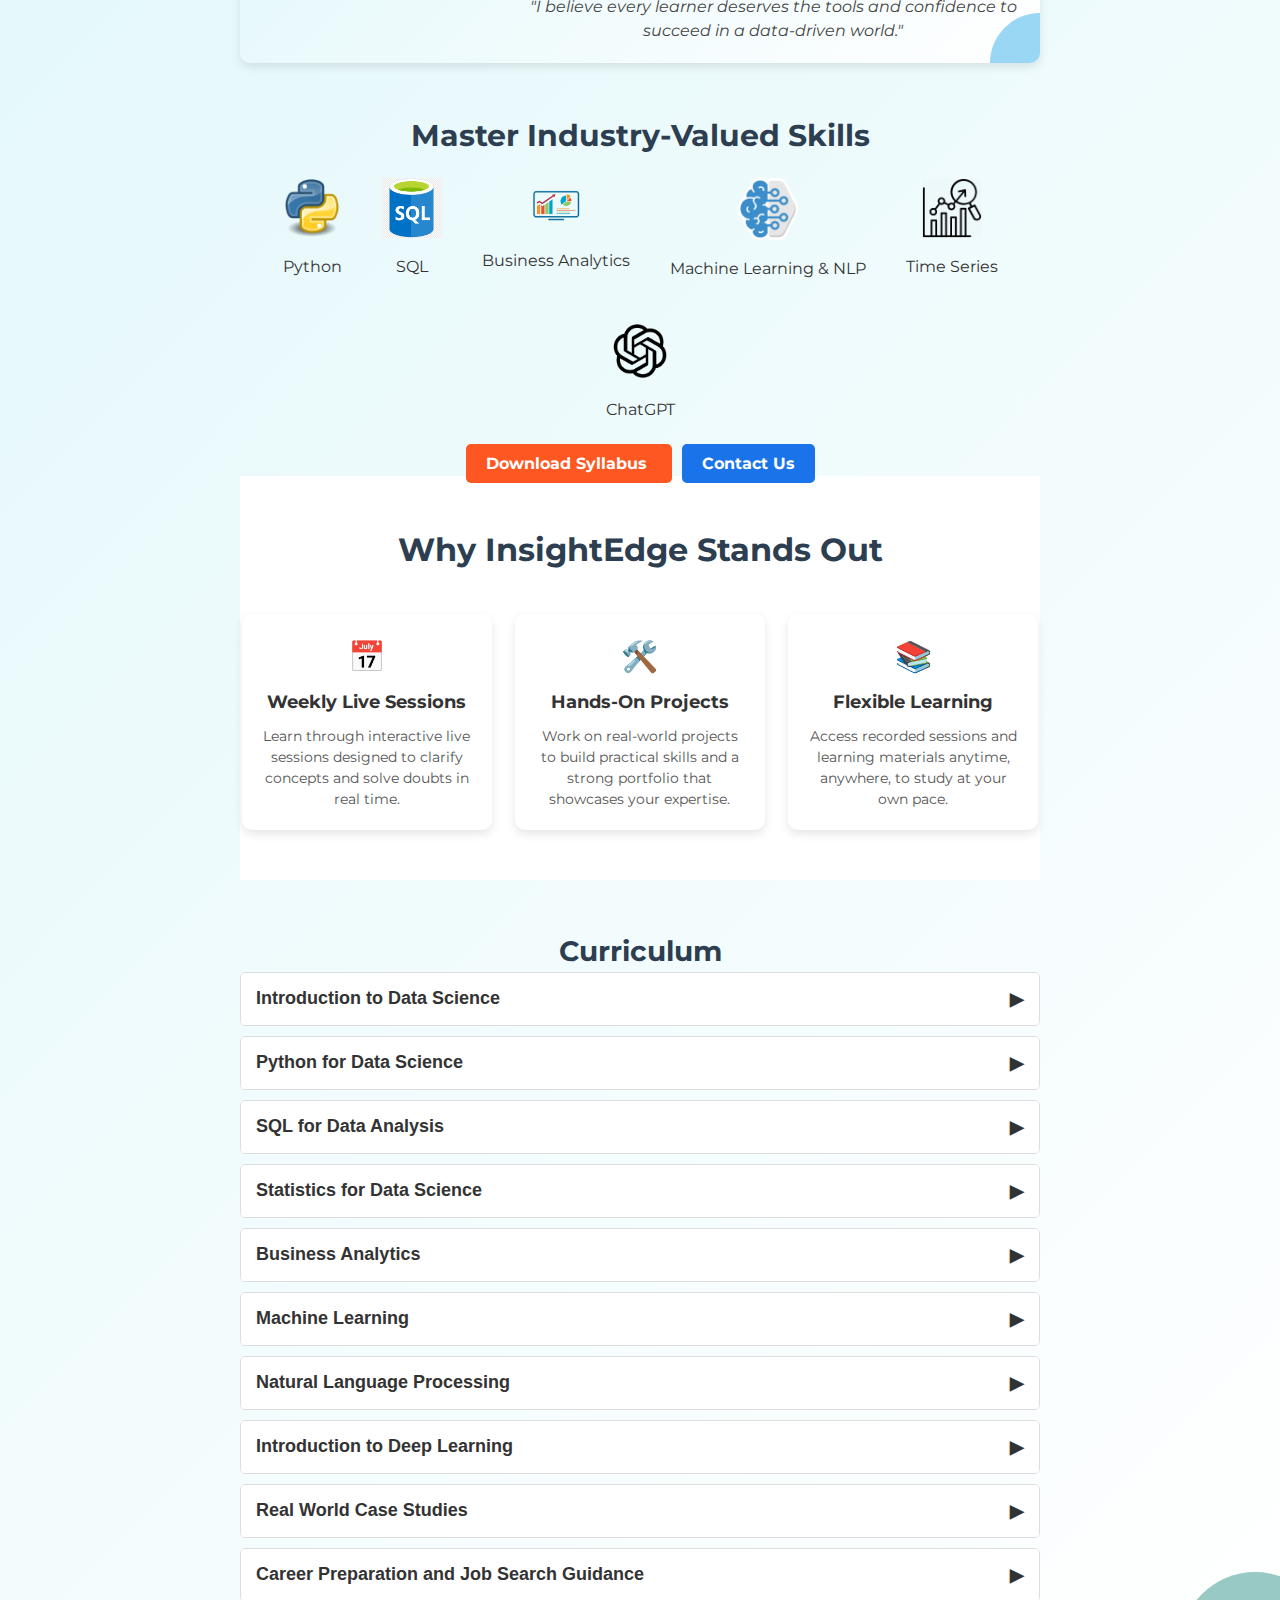
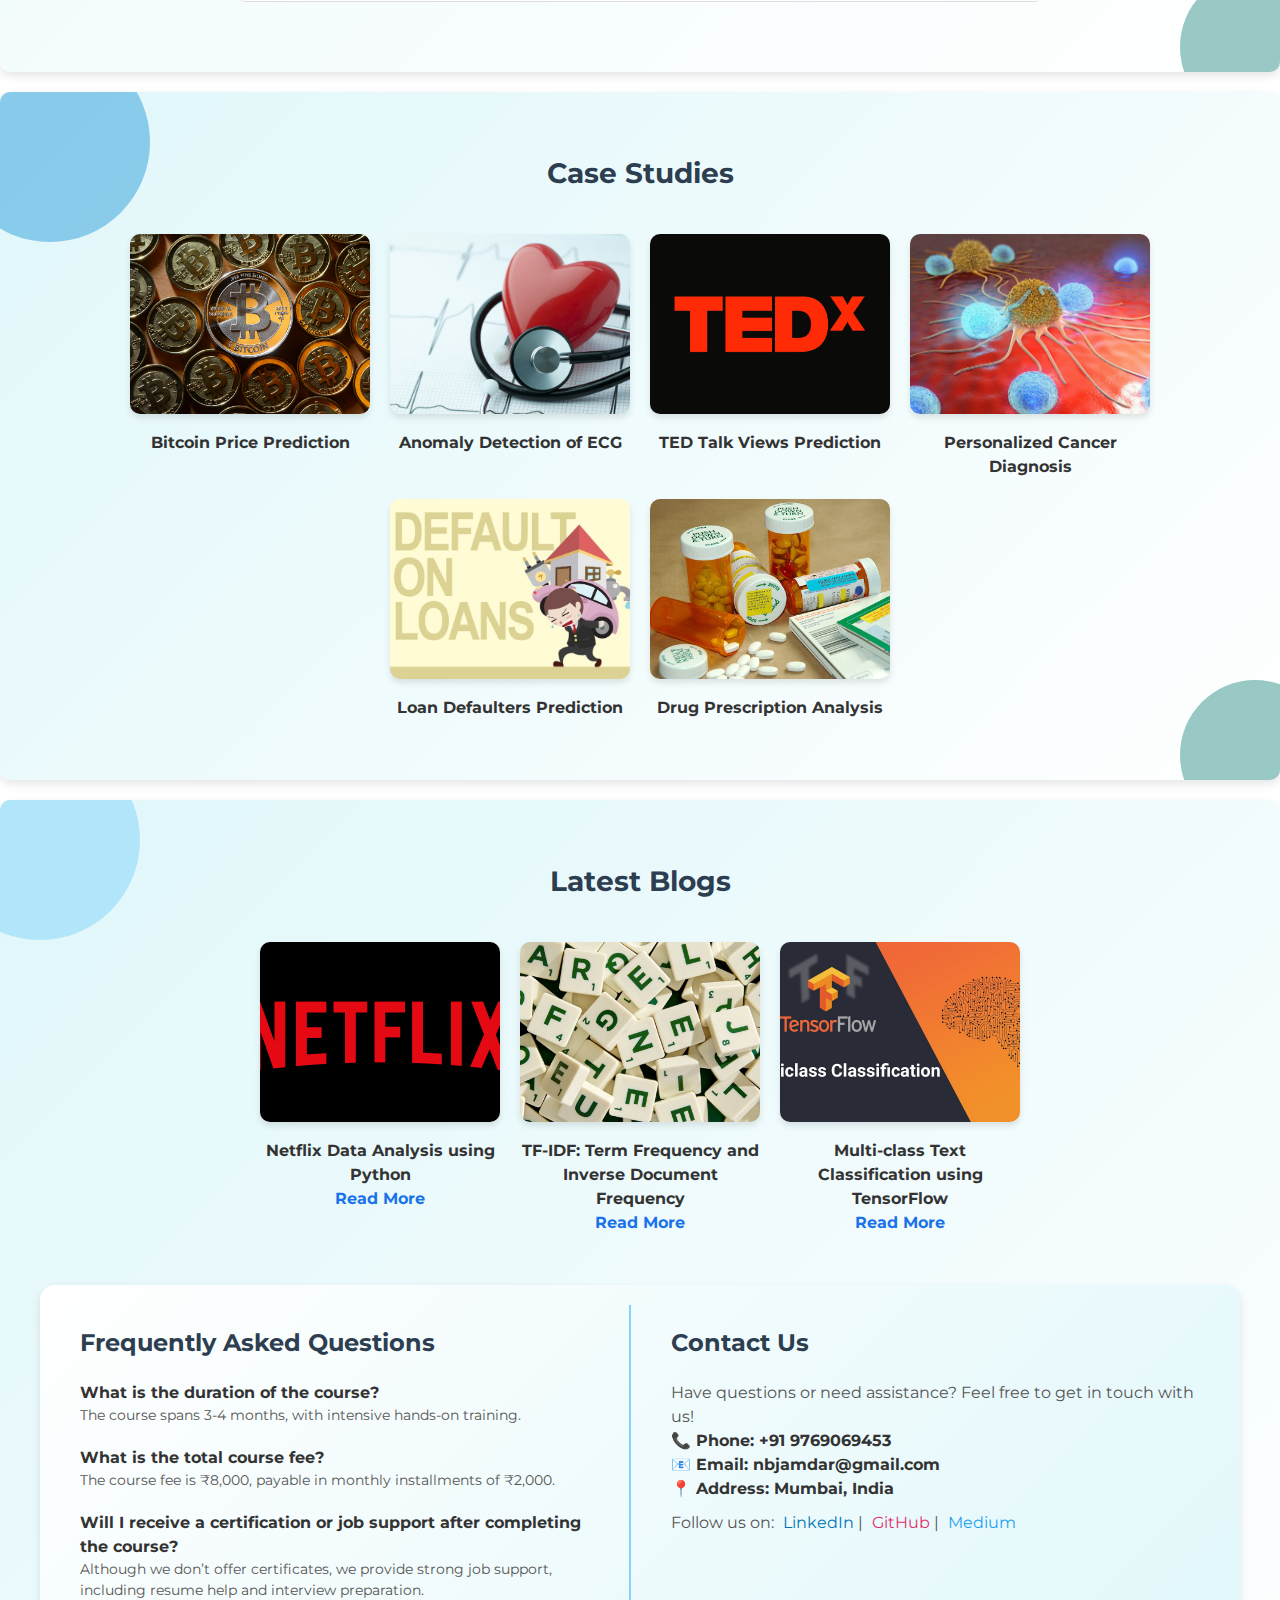
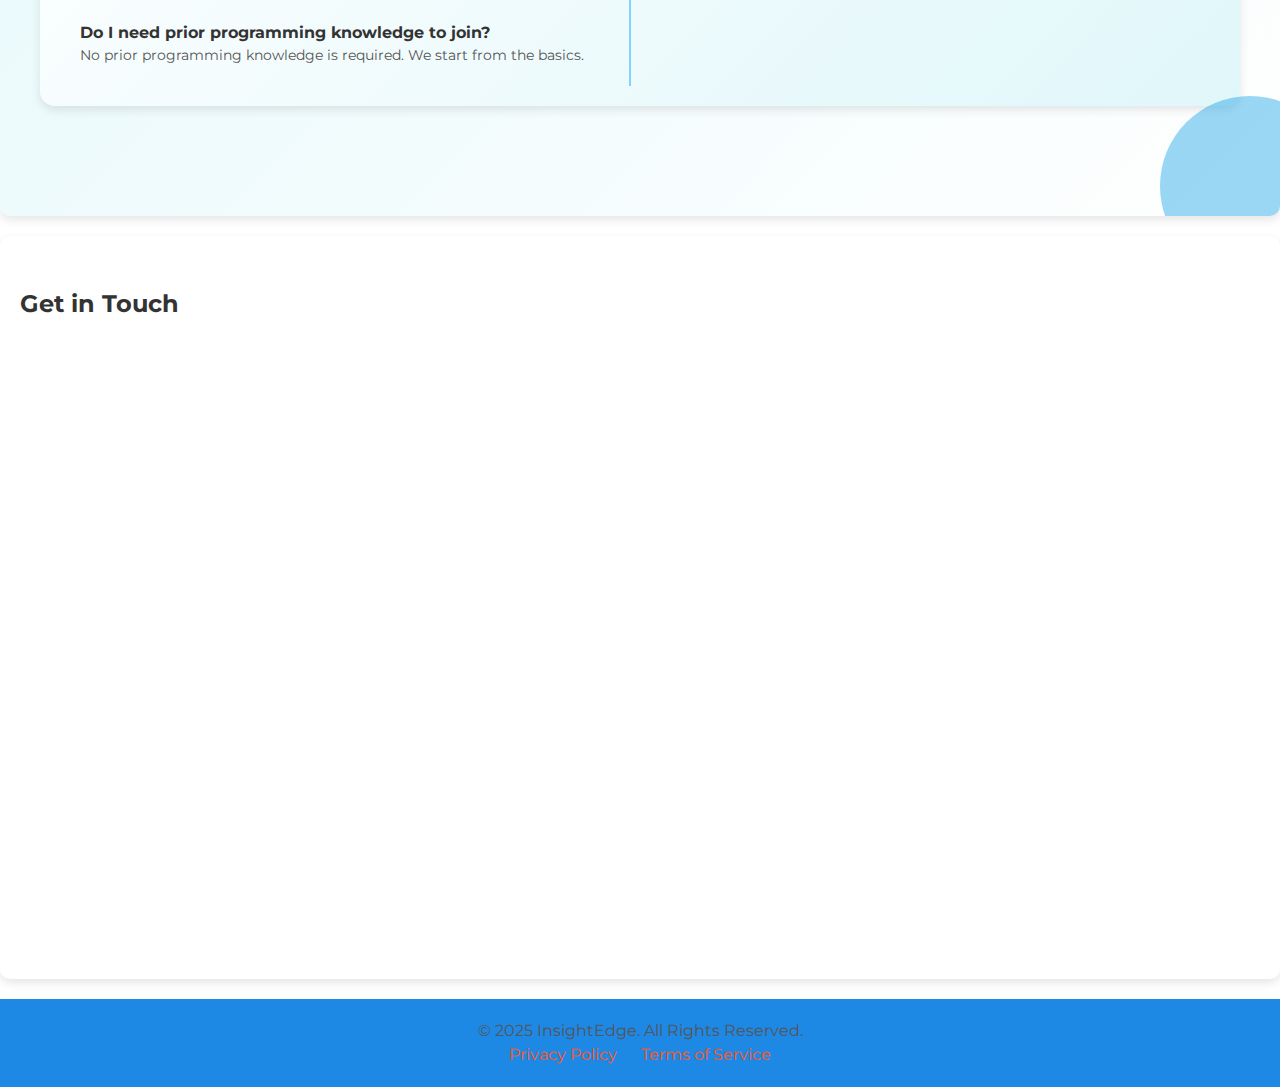
==== commit 83ab5db3: "Update index.html" ====
--- a/index.html
+++ b/index.html
@@ -267,7 +267,7 @@
     <!-- Replace circular image with a hero/banner -->
 <!-- Enhanced Hero Banner -->
 <!-- Hero Banner Section -->
-<div style="width: 100%; height: 200px; background: url('images/h11.jpg') center/cover no-repeat; display: flex; justify-content: center; align-items: center; border-radius: 10px;">
+<div style="width: 100%; height: 200px; background: url('images/h12.jpg') center/cover no-repeat; display: flex; justify-content: center; align-items: center; border-radius: 10px;">
 
 </div>
     <!-- Title and Tagline -->
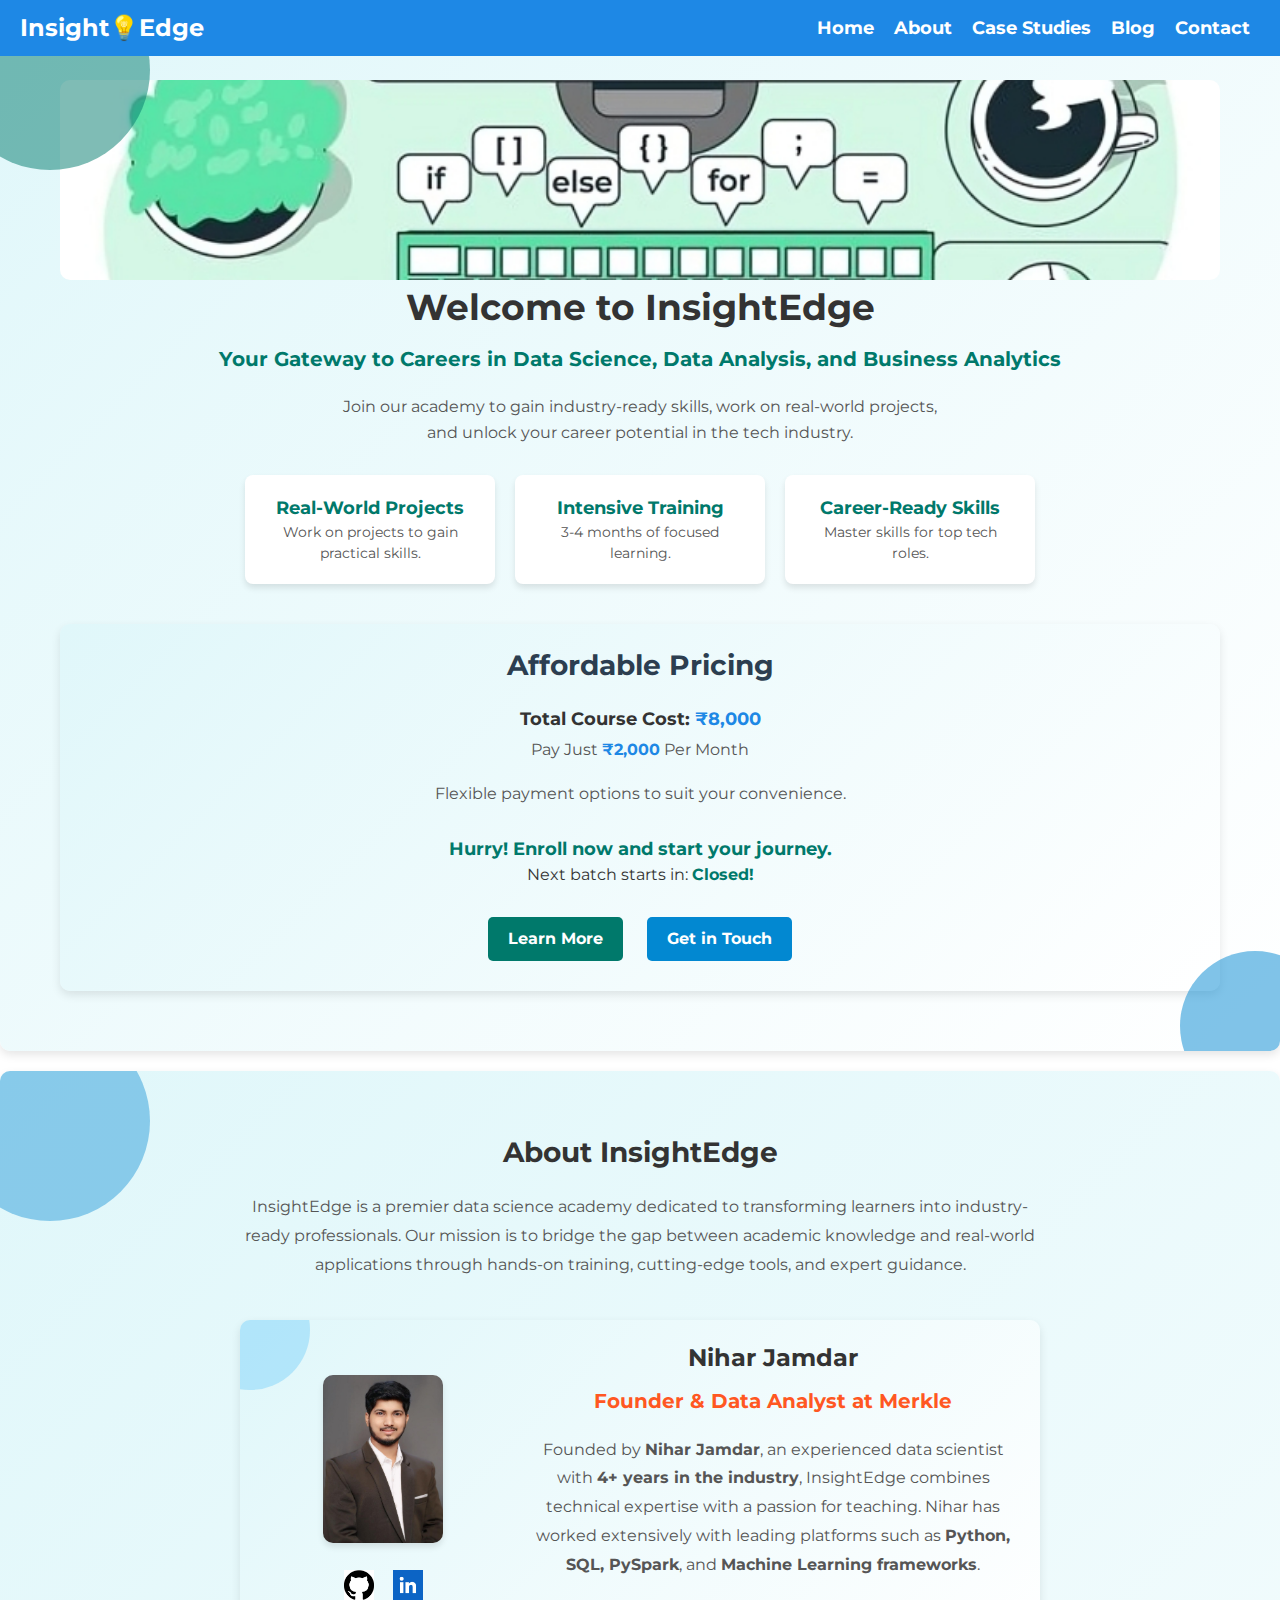
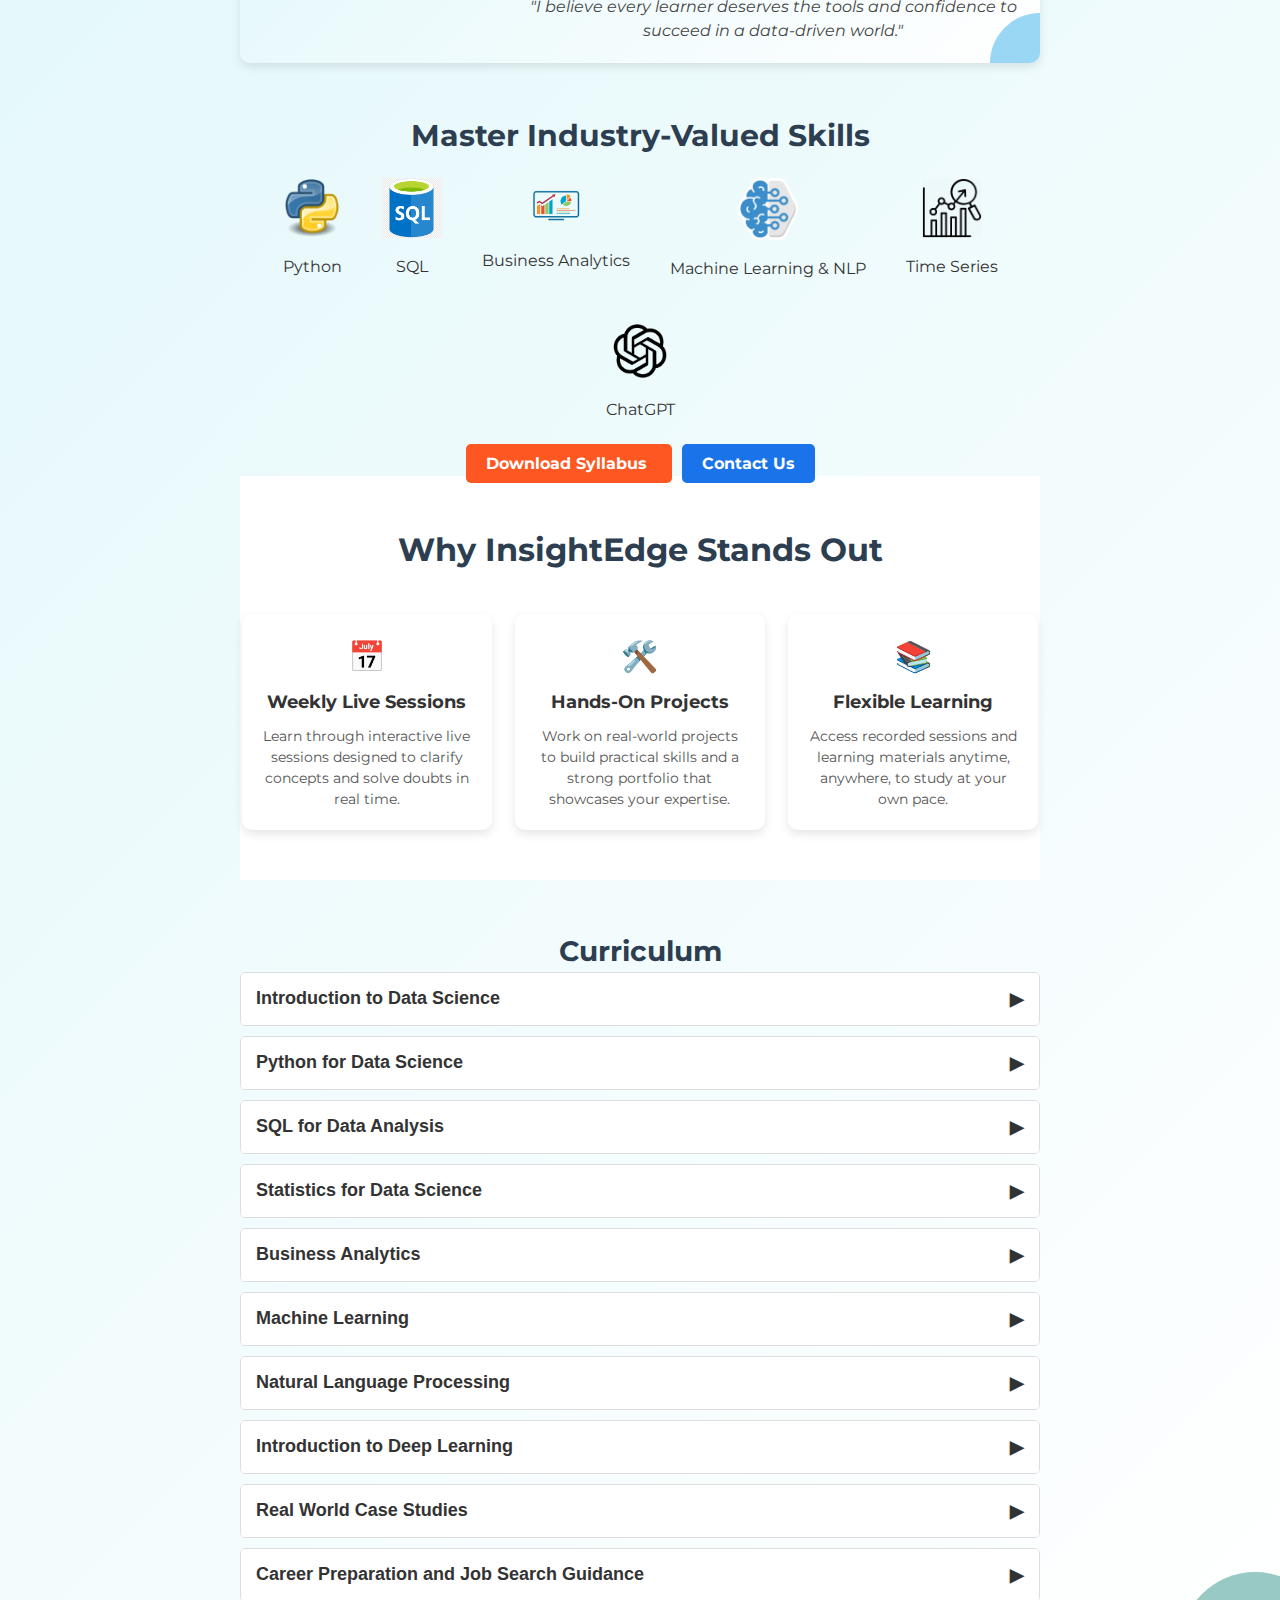
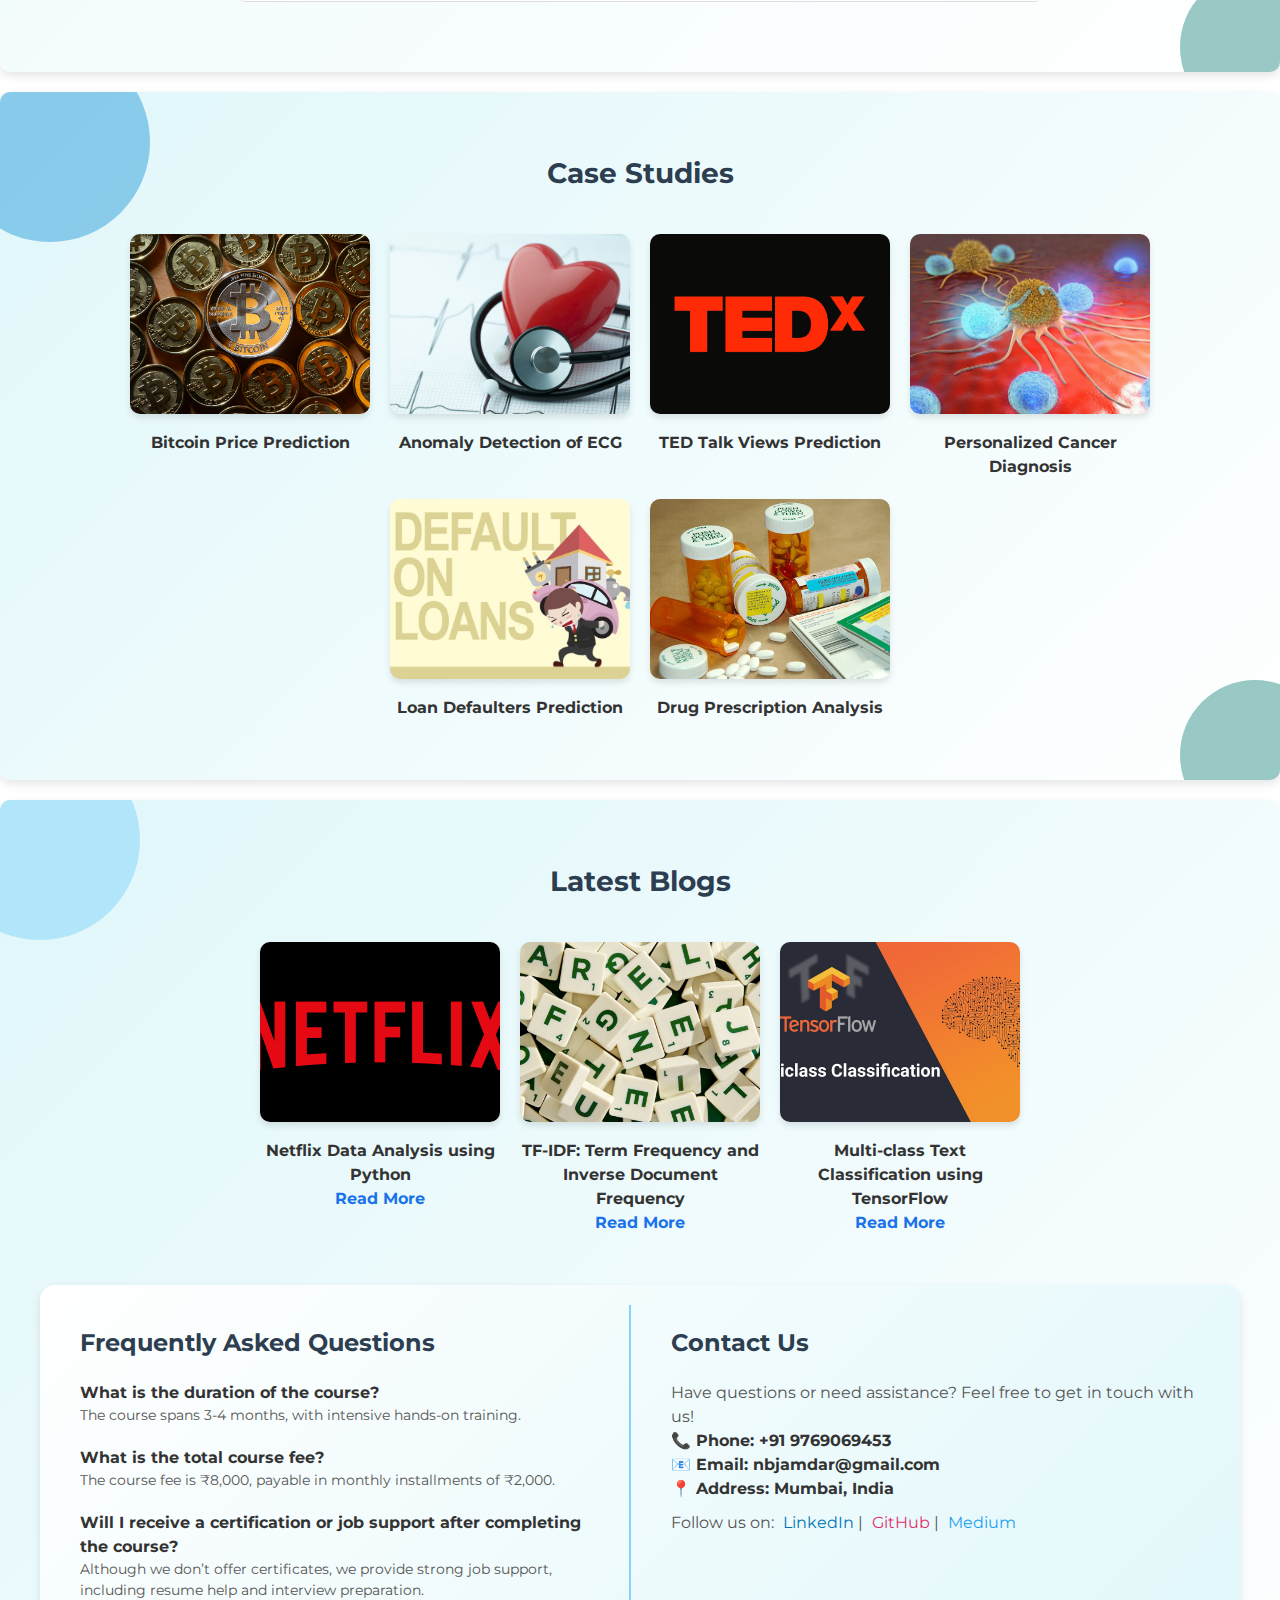
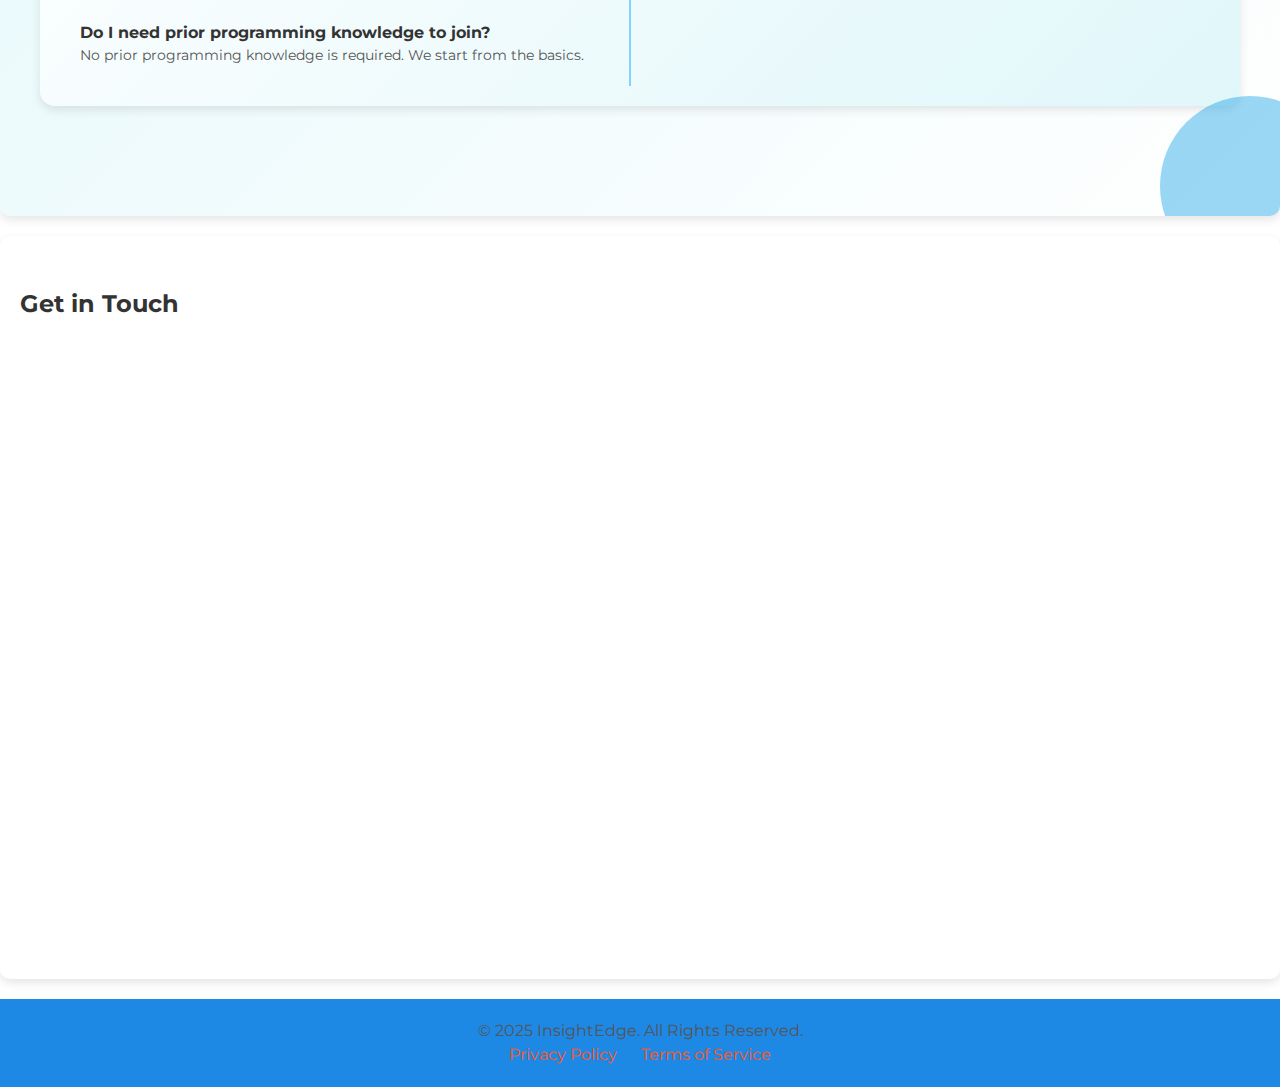
==== commit 89f130fd: "Update index.html" ====
--- a/index.html
+++ b/index.html
@@ -230,7 +230,7 @@
     <!-- Logo or Branding -->
     <div class="logo">
     <a href="#" style="color: white; font-size: 24px; font-weight: bold; text-decoration: none;">
-        <i class="fas fa-lightbulb" style="color: yellow;"></i> InsightEdge
+        <i class="fas fa-lightbulb" style="color: yellow;"></i> Insight💡Edge
     </a>
 </div>
 
@@ -526,7 +526,7 @@
         </div>
          <!-- Call-to-Action Buttons -->
         <div style="text-align: center; margin-top: 30px;">
-            <a href="https://drive.google.com/file/d/1SfShqvwpOT2xmMe0c9vtORzX2JRrBMG_/view?usp=sharing" target="_blank"
+            <a href="https://drive.google.com/file/d/1QjiXAg__E2eImgntQ1K7eswgXoowKjvg/view?usp=sharing" target="_blank"
                style="padding: 10px 20px; background: #FF5722; color: #fff; border-radius: 5px; text-decoration: none; font-weight: bold; margin-right: 10px;">
                 Download Syllabus
             </a>
@@ -709,7 +709,6 @@
                         <li>Resume Building</li>
                         <li>LinkedIn Profile Buildingg</li>
                         <li>Job Search on Naukri & Other Platforms</li>
-                        <li>Forward Propagation and Backward Propagation</li>
                         <li>Interview Preparation</li>
                         <li>Training Materials</li>
                     </ul>
